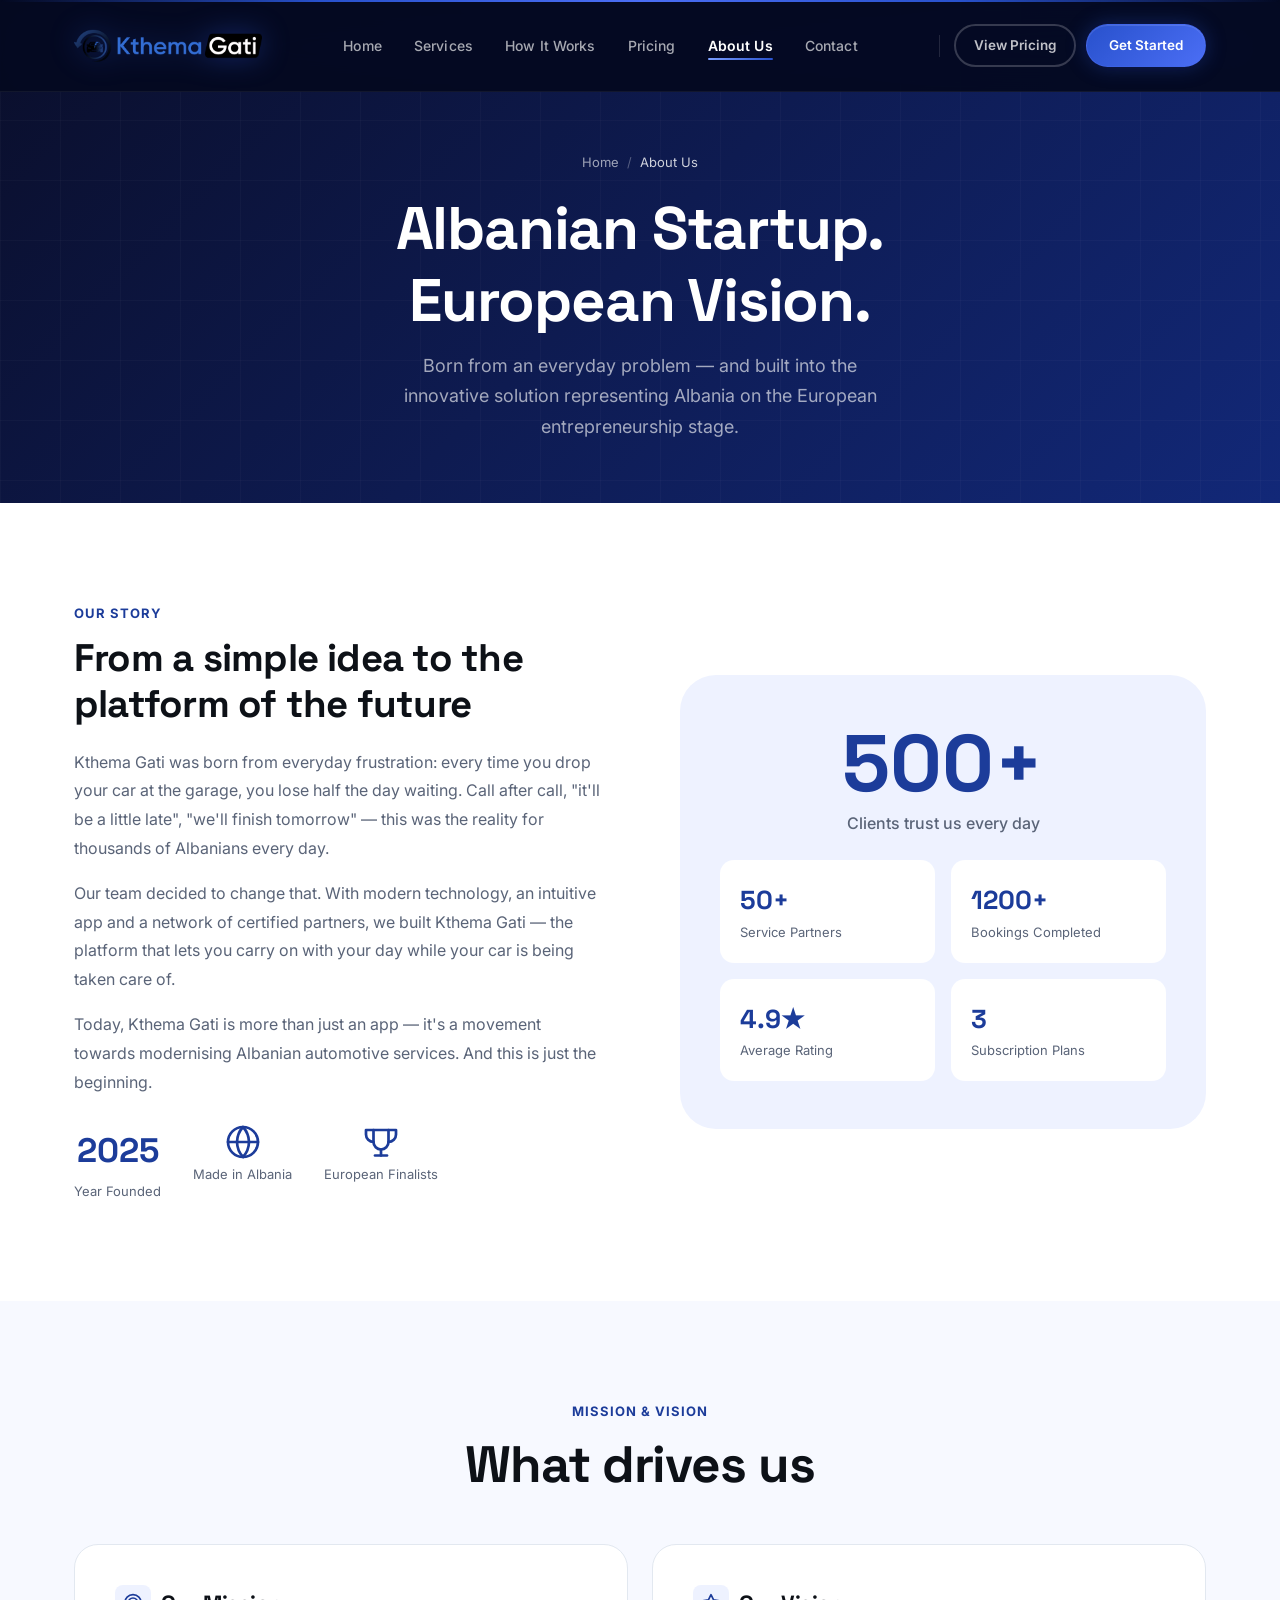
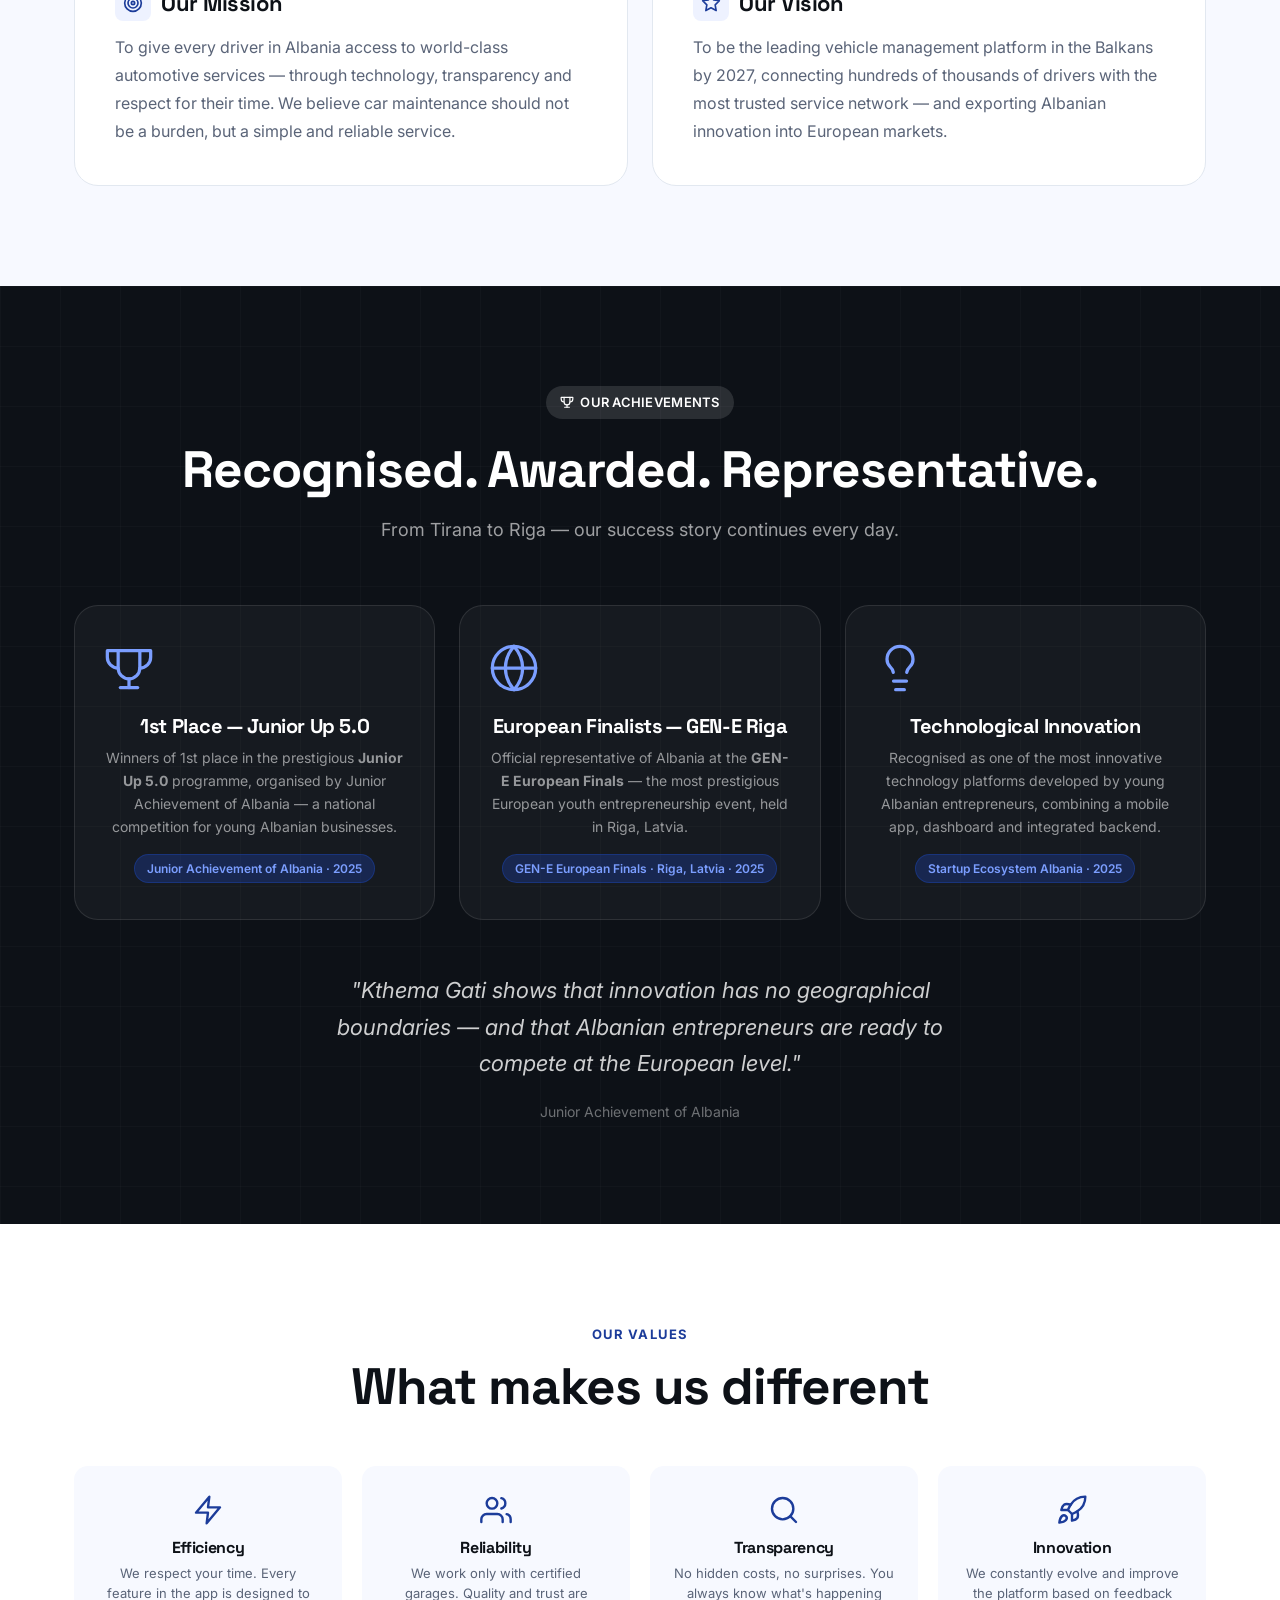
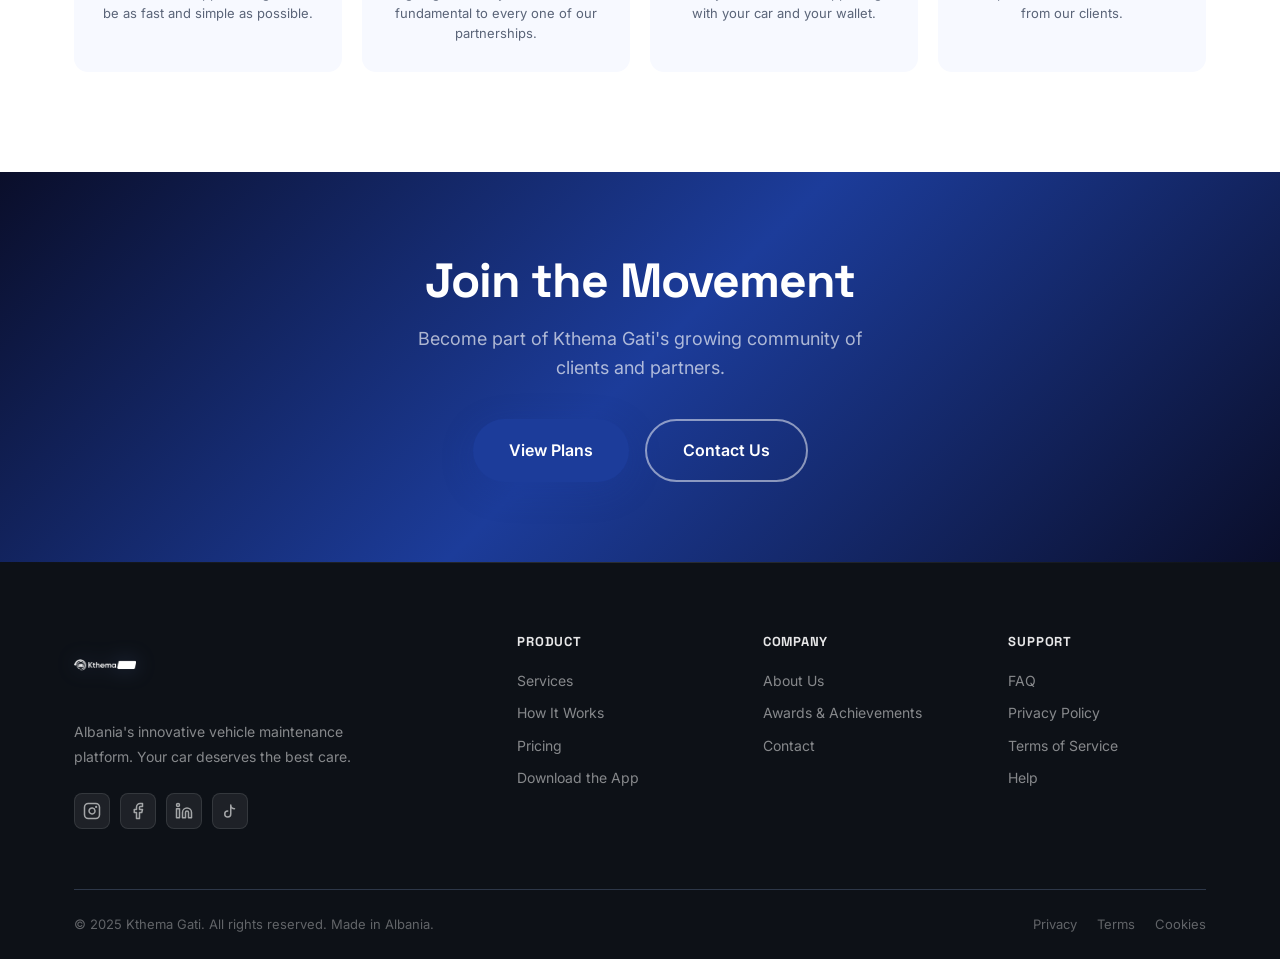
==== about.html @ 2184b464 "Add files via upload" ====
<!DOCTYPE html>
<html lang="en">
<head>
  <meta charset="UTF-8" />
  <meta name="viewport" content="width=device-width, initial-scale=1.0" />
  <title>About Us — Kthema Gati</title>
  <meta name="description" content="Learn about Kthema Gati — the Albanian startup that won 1st place at Junior Up 5.0 and represented Albania at GEN-E Riga." />
  <link rel="icon" href="assets/kthemagatilogo.png" type="image/png" />
  <link rel="preconnect" href="https://fonts.googleapis.com" />
  <link rel="preconnect" href="https://fonts.gstatic.com" crossorigin />
  <link href="https://fonts.googleapis.com/css2?family=Inter:wght@300;400;500;600;700;800;900&family=Space+Grotesk:wght@400;500;600;700&display=swap" rel="stylesheet" />
  <link rel="stylesheet" href="css/styles.css" />
</head>
<body>

<!-- NAVIGATION -->
<nav class="navbar dark-nav" id="navbar">
  <div class="container">
    <div class="nav-inner">
      <a href="index.html" class="nav-logo">
        <img src="assets/kthemagatilogo.png" alt="Kthema Gati" />
      </a>
      <ul class="nav-links">
        <li><a href="index.html" class="nav-link">Home</a></li>
        <li><a href="index.html#features" class="nav-link">Services</a></li>
        <li><a href="index.html#how-it-works" class="nav-link">How It Works</a></li>
        <li><a href="pricing.html" class="nav-link">Pricing</a></li>
        <li><a href="about.html" class="nav-link active">About Us</a></li>
        <li><a href="contact.html" class="nav-link">Contact</a></li>
      </ul>
      <div class="nav-cta">
        <div class="nav-divider"></div>
        <a href="pricing.html" class="btn btn-outline-white btn-sm">View Pricing</a>
        <a href="contact.html" class="btn btn-primary btn-sm">Get Started</a>
        <button class="hamburger" aria-label="Open menu"><span></span><span></span><span></span></button>
      </div>
    </div>
  </div>
</nav>
<div class="mobile-nav dark-bg">
  <a href="index.html" class="mobile-nav-link">Home</a>
  <a href="index.html#features" class="mobile-nav-link">Services</a>
  <a href="index.html#how-it-works" class="mobile-nav-link">How It Works</a>
  <a href="pricing.html" class="mobile-nav-link">Pricing</a>
  <a href="about.html" class="mobile-nav-link active">About Us</a>
  <a href="contact.html" class="mobile-nav-link">Contact</a>
  <div class="mobile-nav-sep"></div>
  <a href="contact.html" class="btn btn-primary">Start for Free</a>
</div>

<!-- PAGE HEADER -->
<div class="page-header">
  <div class="container">
    <div class="page-header-inner">
      <nav class="breadcrumb"><a href="index.html">Home</a><span>/</span><span style="color:rgba(255,255,255,0.8);">About Us</span></nav>
      <h1>Albanian Startup.<br />European Vision.</h1>
      <p>Born from an everyday problem — and built into the innovative solution representing Albania on the European entrepreneurship stage.</p>
    </div>
  </div>
</div>

<!-- STORY -->
<section class="story-section">
  <div class="container">
    <div class="story-inner">
      <div class="story-content fade-up">
        <div class="section-label">Our Story</div>
        <h2>From a simple idea to the platform of the future</h2>
        <p>Kthema Gati was born from everyday frustration: every time you drop your car at the garage, you lose half the day waiting. Call after call, "it'll be a little late", "we'll finish tomorrow" — this was the reality for thousands of Albanians every day.</p>
        <p>Our team decided to change that. With modern technology, an intuitive app and a network of certified partners, we built Kthema Gati — the platform that lets you carry on with your day while your car is being taken care of.</p>
        <p>Today, Kthema Gati is more than just an app — it's a movement towards modernising Albanian automotive services. And this is just the beginning.</p>
        <div style="margin-top:28px;display:flex;gap:32px;flex-wrap:wrap;">
          <div style="text-align:center;">
            <div style="font-size:34px;font-weight:900;color:var(--primary);font-family:'Space Grotesk',sans-serif;">2025</div>
            <div style="font-size:13px;color:var(--text-muted);margin-top:2px;">Year Founded</div>
          </div>
          <div style="text-align:center;display:flex;flex-direction:column;align-items:center;">
            <svg xmlns="http://www.w3.org/2000/svg" width="36" height="36" viewBox="0 0 24 24" fill="none" stroke="var(--primary)" stroke-width="1.8" stroke-linecap="round" stroke-linejoin="round"><circle cx="12" cy="12" r="10"/><line x1="2" y1="12" x2="22" y2="12"/><path d="M12 2a15.3 15.3 0 0 1 4 10 15.3 15.3 0 0 1-4 10 15.3 15.3 0 0 1-4-10 15.3 15.3 0 0 1 4-10z"/></svg>
            <div style="font-size:13px;color:var(--text-muted);margin-top:4px;">Made in Albania</div>
          </div>
          <div style="text-align:center;display:flex;flex-direction:column;align-items:center;">
            <svg xmlns="http://www.w3.org/2000/svg" width="36" height="36" viewBox="0 0 24 24" fill="none" stroke="var(--primary)" stroke-width="1.8" stroke-linecap="round" stroke-linejoin="round"><line x1="8" y1="21" x2="16" y2="21"/><line x1="12" y1="17" x2="12" y2="21"/><path d="M7 4H2v3a5 5 0 0 0 5 5"/><path d="M17 4h5v3a5 5 0 0 1-5 5"/><path d="M7 4h10v8a5 5 0 0 1-10 0z"/></svg>
            <div style="font-size:13px;color:var(--text-muted);margin-top:4px;">European Finalists</div>
          </div>
        </div>
      </div>
      <div class="story-visual fade-in delay-2">
        <div class="big-number">500+</div>
        <p style="margin-bottom:24px;">Clients trust us every day</p>
        <div style="display:grid;grid-template-columns:1fr 1fr;gap:16px;text-align:left;">
          <div style="background:var(--white);border-radius:var(--r);padding:20px;"><div style="font-size:26px;font-weight:800;color:var(--primary);font-family:'Space Grotesk',sans-serif;">50+</div><div style="font-size:13px;color:var(--text-muted);">Service Partners</div></div>
          <div style="background:var(--white);border-radius:var(--r);padding:20px;"><div style="font-size:26px;font-weight:800;color:var(--primary);font-family:'Space Grotesk',sans-serif;">1200+</div><div style="font-size:13px;color:var(--text-muted);">Bookings Completed</div></div>
          <div style="background:var(--white);border-radius:var(--r);padding:20px;"><div style="font-size:26px;font-weight:800;color:var(--primary);font-family:'Space Grotesk',sans-serif;">4.9★</div><div style="font-size:13px;color:var(--text-muted);">Average Rating</div></div>
          <div style="background:var(--white);border-radius:var(--r);padding:20px;"><div style="font-size:26px;font-weight:800;color:var(--primary);font-family:'Space Grotesk',sans-serif;">3</div><div style="font-size:13px;color:var(--text-muted);">Subscription Plans</div></div>
        </div>
      </div>
    </div>
  </div>
</section>

<!-- MISSION & VISION -->
<section class="mission-section">
  <div class="container">
    <div class="text-center fade-up" style="margin-bottom:48px;">
      <div class="section-label">Mission &amp; Vision</div>
      <h2 class="section-title">What drives us</h2>
    </div>
    <div class="mission-grid">
      <div class="mission-card fade-up delay-1">
        <h3>
          <span style="display:inline-flex;align-items:center;justify-content:center;width:36px;height:36px;background:var(--blue-tint);border-radius:8px;color:var(--primary);">
            <svg xmlns="http://www.w3.org/2000/svg" width="20" height="20" viewBox="0 0 24 24" fill="none" stroke="currentColor" stroke-width="2" stroke-linecap="round" stroke-linejoin="round"><circle cx="12" cy="12" r="10"/><circle cx="12" cy="12" r="6"/><circle cx="12" cy="12" r="2"/></svg>
          </span>
          Our Mission
        </h3>
        <p>To give every driver in Albania access to world-class automotive services — through technology, transparency and respect for their time. We believe car maintenance should not be a burden, but a simple and reliable service.</p>
      </div>
      <div class="mission-card fade-up delay-2">
        <h3>
          <span style="display:inline-flex;align-items:center;justify-content:center;width:36px;height:36px;background:var(--blue-tint);border-radius:8px;color:var(--primary);">
            <svg xmlns="http://www.w3.org/2000/svg" width="20" height="20" viewBox="0 0 24 24" fill="none" stroke="currentColor" stroke-width="2" stroke-linecap="round" stroke-linejoin="round"><polygon points="12 2 15.09 8.26 22 9.27 17 14.14 18.18 21.02 12 17.77 5.82 21.02 7 14.14 2 9.27 8.91 8.26 12 2"/></svg>
          </span>
          Our Vision
        </h3>
        <p>To be the leading vehicle management platform in the Balkans by 2027, connecting hundreds of thousands of drivers with the most trusted service network — and exporting Albanian innovation into European markets.</p>
      </div>
    </div>
  </div>
</section>

<!-- AWARDS -->
<section class="awards-section" id="awards">
  <div class="container">
    <div class="awards-header">
      <div class="badge badge-dark fade-up" style="margin-bottom:20px;">
        <svg xmlns="http://www.w3.org/2000/svg" width="14" height="14" viewBox="0 0 24 24" fill="none" stroke="currentColor" stroke-width="2" stroke-linecap="round" stroke-linejoin="round"><line x1="8" y1="21" x2="16" y2="21"/><line x1="12" y1="17" x2="12" y2="21"/><path d="M7 4H2v3a5 5 0 0 0 5 5"/><path d="M17 4h5v3a5 5 0 0 1-5 5"/><path d="M7 4h10v8a5 5 0 0 1-10 0z"/></svg>
        Our Achievements
      </div>
      <h2 class="section-title fade-up delay-1">Recognised. Awarded. Representative.</h2>
      <p class="fade-up delay-2" style="font-size:18px;color:rgba(255,255,255,0.6);max-width:540px;margin:0 auto;">From Tirana to Riga — our success story continues every day.</p>
    </div>
    <div class="awards-grid">
      <div class="award-card fade-up delay-1">
        <div class="award-icon">
          <svg xmlns="http://www.w3.org/2000/svg" width="52" height="52" viewBox="0 0 24 24" fill="none" stroke="currentColor" stroke-width="1.5" stroke-linecap="round" stroke-linejoin="round"><line x1="8" y1="21" x2="16" y2="21"/><line x1="12" y1="17" x2="12" y2="21"/><path d="M7 4H2v3a5 5 0 0 0 5 5"/><path d="M17 4h5v3a5 5 0 0 1-5 5"/><path d="M7 4h10v8a5 5 0 0 1-10 0z"/></svg>
        </div>
        <h3>1st Place — Junior Up 5.0</h3>
        <p>Winners of 1st place in the prestigious <strong>Junior Up 5.0</strong> programme, organised by Junior Achievement of Albania — a national competition for young Albanian businesses.</p>
        <span class="award-year">Junior Achievement of Albania · 2025</span>
      </div>
      <div class="award-card fade-up delay-2">
        <div class="award-icon">
          <svg xmlns="http://www.w3.org/2000/svg" width="52" height="52" viewBox="0 0 24 24" fill="none" stroke="currentColor" stroke-width="1.5" stroke-linecap="round" stroke-linejoin="round"><circle cx="12" cy="12" r="10"/><line x1="2" y1="12" x2="22" y2="12"/><path d="M12 2a15.3 15.3 0 0 1 4 10 15.3 15.3 0 0 1-4 10 15.3 15.3 0 0 1-4-10 15.3 15.3 0 0 1 4-10z"/></svg>
        </div>
        <h3>European Finalists — GEN-E Riga</h3>
        <p>Official representative of Albania at the <strong>GEN-E European Finals</strong> — the most prestigious European youth entrepreneurship event, held in Riga, Latvia.</p>
        <span class="award-year">GEN-E European Finals · Riga, Latvia · 2025</span>
      </div>
      <div class="award-card fade-up delay-3">
        <div class="award-icon">
          <svg xmlns="http://www.w3.org/2000/svg" width="52" height="52" viewBox="0 0 24 24" fill="none" stroke="currentColor" stroke-width="1.5" stroke-linecap="round" stroke-linejoin="round"><line x1="9" y1="18" x2="15" y2="18"/><line x1="10" y1="22" x2="14" y2="22"/><path d="M15.09 14c.18-.98.65-1.74 1.41-2.5A4.65 4.65 0 0 0 18 8 6 6 0 0 0 6 8c0 1 .23 2.23 1.5 3.5A4.61 4.61 0 0 1 8.91 14"/></svg>
        </div>
        <h3>Technological Innovation</h3>
        <p>Recognised as one of the most innovative technology platforms developed by young Albanian entrepreneurs, combining a mobile app, dashboard and integrated backend.</p>
        <span class="award-year">Startup Ecosystem Albania · 2025</span>
      </div>
    </div>
    <div class="fade-up" style="margin-top:52px;text-align:center;max-width:640px;margin-left:auto;margin-right:auto;">
      <blockquote style="font-size:22px;font-style:italic;color:rgba(255,255,255,0.8);line-height:1.65;margin-bottom:20px;">"Kthema Gati shows that innovation has no geographical boundaries — and that Albanian entrepreneurs are ready to compete at the European level."</blockquote>
      <div style="font-size:14px;color:rgba(255,255,255,0.4);">Junior Achievement of Albania</div>
    </div>
  </div>
</section>

<!-- VALUES -->
<section class="values-section">
  <div class="container">
    <div class="text-center fade-up">
      <div class="section-label">Our Values</div>
      <h2 class="section-title">What makes us different</h2>
    </div>
    <div class="values-grid">
      <div class="value-item fade-up delay-1">
        <div class="value-emoji" style="display:flex;justify-content:center;margin-bottom:12px;color:var(--primary);">
          <svg xmlns="http://www.w3.org/2000/svg" width="32" height="32" viewBox="0 0 24 24" fill="none" stroke="currentColor" stroke-width="1.8" stroke-linecap="round" stroke-linejoin="round"><polygon points="13 2 3 14 12 14 11 22 21 10 12 10 13 2"/></svg>
        </div>
        <h4>Efficiency</h4>
        <p>We respect your time. Every feature in the app is designed to be as fast and simple as possible.</p>
      </div>
      <div class="value-item fade-up delay-2">
        <div class="value-emoji" style="display:flex;justify-content:center;margin-bottom:12px;color:var(--primary);">
          <svg xmlns="http://www.w3.org/2000/svg" width="32" height="32" viewBox="0 0 24 24" fill="none" stroke="currentColor" stroke-width="1.8" stroke-linecap="round" stroke-linejoin="round"><path d="M17 21v-2a4 4 0 0 0-4-4H5a4 4 0 0 0-4 4v2"/><circle cx="9" cy="7" r="4"/><path d="M23 21v-2a4 4 0 0 0-3-3.87"/><path d="M16 3.13a4 4 0 0 1 0 7.75"/></svg>
        </div>
        <h4>Reliability</h4>
        <p>We work only with certified garages. Quality and trust are fundamental to every one of our partnerships.</p>
      </div>
      <div class="value-item fade-up delay-3">
        <div class="value-emoji" style="display:flex;justify-content:center;margin-bottom:12px;color:var(--primary);">
          <svg xmlns="http://www.w3.org/2000/svg" width="32" height="32" viewBox="0 0 24 24" fill="none" stroke="currentColor" stroke-width="1.8" stroke-linecap="round" stroke-linejoin="round"><circle cx="11" cy="11" r="8"/><line x1="21" y1="21" x2="16.65" y2="16.65"/></svg>
        </div>
        <h4>Transparency</h4>
        <p>No hidden costs, no surprises. You always know what's happening with your car and your wallet.</p>
      </div>
      <div class="value-item fade-up delay-4">
        <div class="value-emoji" style="display:flex;justify-content:center;margin-bottom:12px;color:var(--primary);">
          <svg xmlns="http://www.w3.org/2000/svg" width="32" height="32" viewBox="0 0 24 24" fill="none" stroke="currentColor" stroke-width="1.8" stroke-linecap="round" stroke-linejoin="round"><path d="M4.5 16.5c-1.5 1.26-2 5-2 5s3.74-.5 5-2c.71-.84.7-2.13-.09-2.91a2.18 2.18 0 0 0-2.91-.09z"/><path d="m12 15-3-3a22 22 0 0 1 2-3.95A12.88 12.88 0 0 1 22 2c0 2.72-.78 7.5-6 11a22.35 22.35 0 0 1-4 2z"/><path d="M9 12H4s.55-3.03 2-4c1.62-1.08 5 0 5 0"/><path d="M12 15v5s3.03-.55 4-2c1.08-1.62 0-5 0-5"/></svg>
        </div>
        <h4>Innovation</h4>
        <p>We constantly evolve and improve the platform based on feedback from our clients.</p>
      </div>
    </div>
  </div>
</section>

<!-- CTA -->
<section style="background:linear-gradient(135deg,#0A0E2A 0%,#1C3C9A 50%,#0A0E2A 100%);padding:80px 0;text-align:center;">
  <div class="container">
    <h2 class="fade-up" style="font-size:clamp(28px,4vw,48px);font-weight:900;color:#fff;margin-bottom:16px;">Join the Movement</h2>
    <p class="fade-up delay-1" style="font-size:18px;color:rgba(255,255,255,0.65);max-width:480px;margin:0 auto 36px;">Become part of Kthema Gati's growing community of clients and partners.</p>
    <div class="fade-up delay-2" style="display:flex;gap:16px;justify-content:center;flex-wrap:wrap;">
      <a href="pricing.html" class="btn btn-primary btn-lg">View Plans</a>
      <a href="contact.html" class="btn btn-outline-white btn-lg">Contact Us</a>
    </div>
  </div>
</section>

<!-- FOOTER -->
<footer class="footer">
  <div class="container">
    <div class="footer-grid">
      <div class="footer-brand">
        <img src="assets/kthemagatilogo.png" alt="Kthema Gati" class="footer-logo" />
        <p>Albania's innovative vehicle maintenance platform. Your car deserves the best care.</p>
        <div class="footer-social">
          <a href="#" aria-label="Instagram"><svg xmlns="http://www.w3.org/2000/svg" width="18" height="18" viewBox="0 0 24 24" fill="none" stroke="currentColor" stroke-width="2" stroke-linecap="round" stroke-linejoin="round"><rect x="2" y="2" width="20" height="20" rx="5"/><path d="M16 11.37A4 4 0 1 1 12.63 8 4 4 0 0 1 16 11.37z"/><line x1="17.5" y1="6.5" x2="17.51" y2="6.5" stroke-width="3"/></svg></a>
          <a href="#" aria-label="Facebook"><svg xmlns="http://www.w3.org/2000/svg" width="18" height="18" viewBox="0 0 24 24" fill="none" stroke="currentColor" stroke-width="2" stroke-linecap="round" stroke-linejoin="round"><path d="M18 2h-3a5 5 0 0 0-5 5v3H7v4h3v8h4v-8h3l1-4h-4V7a1 1 0 0 1 1-1h3z"/></svg></a>
          <a href="#" aria-label="LinkedIn"><svg xmlns="http://www.w3.org/2000/svg" width="18" height="18" viewBox="0 0 24 24" fill="none" stroke="currentColor" stroke-width="2" stroke-linecap="round" stroke-linejoin="round"><path d="M16 8a6 6 0 0 1 6 6v7h-4v-7a2 2 0 0 0-2-2 2 2 0 0 0-2 2v7h-4v-7a6 6 0 0 1 6-6z"/><rect x="2" y="9" width="4" height="12"/><circle cx="4" cy="4" r="2"/></svg></a>
          <a href="#" aria-label="TikTok"><svg xmlns="http://www.w3.org/2000/svg" width="18" height="18" viewBox="0 0 24 24" fill="none" stroke="currentColor" stroke-width="2" stroke-linecap="round" stroke-linejoin="round"><path d="M9 12a4 4 0 1 0 4 4V4a5 5 0 0 0 5 5"/></svg></a>
        </div>
      </div>
      <div class="footer-col"><h4>Product</h4><div class="footer-links"><a href="index.html#features">Services</a><a href="index.html#how-it-works">How It Works</a><a href="pricing.html">Pricing</a><a href="#">Download the App</a></div></div>
      <div class="footer-col"><h4>Company</h4><div class="footer-links"><a href="about.html">About Us</a><a href="#awards">Awards &amp; Achievements</a><a href="contact.html">Contact</a></div></div>
      <div class="footer-col"><h4>Support</h4><div class="footer-links"><a href="#">FAQ</a><a href="#">Privacy Policy</a><a href="#">Terms of Service</a><a href="contact.html">Help</a></div></div>
    </div>
    <div class="footer-bottom">
      <p>© 2025 Kthema Gati. All rights reserved. Made in Albania.</p>
      <div class="footer-bottom-links"><a href="#">Privacy</a><a href="#">Terms</a><a href="#">Cookies</a></div>
    </div>
  </div>
</footer>
<script src="js/main.js"></script>
</body>
</html>
---- css/styles.css ----
﻿/* ============================================================
   KTHEMA GATI — Landing Page Stylesheet
   Brand: Navy Blue #1C3C9A | Black #000000 | White #FFFFFF
   ============================================================ */

@import url('https://fonts.googleapis.com/css2?family=Inter:wght@300;400;500;600;700;800;900&family=Space+Grotesk:wght@400;500;600;700&display=swap');

/* ---- CSS Variables ---- */
:root {
  --primary:       #1C3C9A;
  --primary-light: #2851CC;
  --primary-dark:  #122878;
  --primary-glow:  rgba(28, 60, 154, 0.18);
  --black:         #000000;
  --dark:          #0D1117;
  --dark-2:        #1A1F2E;
  --dark-3:        #252D3D;
  --text:          #1A1A2E;
  --text-muted:    #5A6478;
  --text-light:    #9BA3B5;
  --white:         #FFFFFF;
  --off-white:     #F7F9FF;
  --blue-tint:     #EEF2FF;
  --border:        #E2E8F0;
  --border-dark:   #2D3748;

  --shadow-xs:  0 1px 3px rgba(0,0,0,0.06);
  --shadow-sm:  0 2px 8px rgba(0,0,0,0.08);
  --shadow:     0 4px 16px rgba(0,0,0,0.10);
  --shadow-lg:  0 8px 32px rgba(0,0,0,0.12);
  --shadow-xl:  0 20px 60px rgba(0,0,0,0.15);
  --shadow-blue: 0 8px 32px rgba(28,60,154,0.25);

  --r-sm:   8px;
  --r:      14px;
  --r-lg:   24px;
  --r-xl:   36px;
  --r-full: 9999px;

  --nav-h:     92px;
  --section-v: 100px;
  --ease:      cubic-bezier(0.4, 0, 0.2, 1);
  --t:         0.3s;
}

/* ---- Reset & Base ---- */
*, *::before, *::after { box-sizing: border-box; margin: 0; padding: 0; }

html {
  scroll-behavior: smooth;
  font-size: 16px;
  -webkit-text-size-adjust: 100%;
}

body {
  font-family: 'Inter', system-ui, sans-serif;
  color: var(--text);
  background: var(--white);
  line-height: 1.6;
  overflow-x: hidden;
}

h1, h2, h3, h4, h5 {
  font-family: 'Space Grotesk', 'Inter', sans-serif;
  line-height: 1.2;
  letter-spacing: -0.02em;
}

a { text-decoration: none; color: inherit; }
img { max-width: 100%; display: block; }
ul { list-style: none; }
button { cursor: pointer; border: none; background: none; font-family: inherit; }

/* ---- Utility Classes ---- */
.container {
  max-width: 1180px;
  margin: 0 auto;
  padding: 0 24px;
}

.section { padding: var(--section-v) 0; }
.section-sm { padding: 60px 0; }

.text-center { text-align: center; }
.text-white  { color: var(--white); }
.text-primary { color: var(--primary); }

.badge {
  display: inline-flex;
  align-items: center;
  gap: 6px;
  padding: 6px 14px;
  background: var(--blue-tint);
  color: var(--primary);
  font-size: 13px;
  font-weight: 600;
  border-radius: var(--r-full);
  letter-spacing: 0.02em;
  text-transform: uppercase;
}

.badge-dark {
  background: rgba(255,255,255,0.12);
  color: var(--white);
}

.section-label {
  font-size: 13px;
  font-weight: 700;
  letter-spacing: 0.08em;
  text-transform: uppercase;
  color: var(--primary);
  margin-bottom: 12px;
}

.section-title {
  font-size: clamp(32px, 4vw, 52px);
  font-weight: 800;
  color: var(--dark);
  margin-bottom: 16px;
}

.section-subtitle {
  font-size: 18px;
  color: var(--text-muted);
  max-width: 580px;
  line-height: 1.7;
}

.gradient-text {
  background: linear-gradient(135deg, var(--primary) 0%, var(--primary-light) 100%);
  -webkit-background-clip: text;
  -webkit-text-fill-color: transparent;
  background-clip: text;
}

/* ---- Buttons ---- */
.btn {
  display: inline-flex;
  align-items: center;
  justify-content: center;
  gap: 8px;
  padding: 14px 28px;
  font-size: 15px;
  font-weight: 600;
  border-radius: var(--r-full);
  transition: var(--t) var(--ease);
  white-space: nowrap;
}

.btn-primary {
  background: var(--primary);
  color: var(--white);
  box-shadow: var(--shadow-blue);
}
.btn-primary:hover {
  background: var(--primary-light);
  transform: translateY(-2px);
  box-shadow: 0 12px 40px rgba(28,60,154,0.35);
}

.btn-dark {
  background: var(--black);
  color: var(--white);
}
.btn-dark:hover {
  background: var(--dark-2);
  transform: translateY(-2px);
}

.btn-outline {
  background: transparent;
  color: var(--primary);
  border: 2px solid var(--primary);
}
.btn-outline:hover {
  background: var(--primary);
  color: var(--white);
  transform: translateY(-2px);
}

.btn-outline-white {
  background: transparent;
  color: var(--white);
  border: 2px solid rgba(255,255,255,0.5);
}
.btn-outline-white:hover {
  background: rgba(255,255,255,0.12);
  border-color: var(--white);
}

.btn-lg { padding: 17px 36px; font-size: 16px; }
.btn-sm { padding: 10px 20px; font-size: 14px; }

/* ============================================================
   NAVIGATION  — Premium Dark Edition
   ============================================================ */

/* Top accent glow line */
.navbar::before {
  content: '';
  position: absolute;
  top: 0; left: 0; right: 0;
  height: 2px;
  background: linear-gradient(90deg,
    transparent 0%,
    var(--primary-light) 25%,
    #4B6EF5 50%,
    var(--primary-light) 75%,
    transparent 100%);
  z-index: 2;
}

.navbar {
  position: fixed;
  top: 0; left: 0; right: 0;
  z-index: 1000;
  height: var(--nav-h);
  /* KEY: make navbar itself the flex container so .container is vertically centered */
  display: flex;
  align-items: center;
  /* needed so ::before (accent line) positions against the navbar */
  /* position:fixed already makes it a containing block */
  background: rgba(5, 10, 32, 0.97);
  backdrop-filter: blur(24px) saturate(180%);
  -webkit-backdrop-filter: blur(24px) saturate(180%);
  border-bottom: 1px solid rgba(255,255,255,0.055);
  transition: background 0.4s var(--ease), box-shadow 0.4s var(--ease);
}

.navbar.scrolled {
  background: rgba(5, 10, 32, 0.99);
  box-shadow: 0 4px 40px rgba(0,0,0,0.5), 0 0 80px rgba(28,60,154,0.06);
  border-bottom-color: rgba(255,255,255,0.08);
}

/* All navbars are dark — remove the separate .dark-nav modifier */
.navbar.dark-nav {
  background: rgba(5, 10, 32, 0.97);
}

/* ---- Inner layout ---- */
.navbar > .container {
  /* stretch the container to fill the navbar so nav-inner can flex inside it */
  width: 100%;
}

.nav-inner {
  display: flex;
  align-items: center;
  justify-content: space-between;
  width: 100%;   /* was height:100% — that broke because .container had no height */
  gap: 24px;
}

/* ---- Logo ---- */
.nav-logo {
  display: flex;
  align-items: center;
  flex-shrink: 0;
  transition: opacity var(--t) var(--ease), transform var(--t) var(--ease);
}

.nav-logo:hover { opacity: 0.88; transform: scale(0.98); }

.nav-logo img {
  height: 188px;
  width: auto;
  object-fit: contain;
  display: block;
  filter: drop-shadow(0 0 14px rgba(40, 80, 200, 0.4));
}

/* ---- Links ---- */
.nav-links {
  display: flex;
  align-items: center;
  gap: 2px;
  flex: 1;
  justify-content: center;
}

.nav-link {
  position: relative;
  padding: 10px 15px;
  font-size: 14px;
  font-weight: 500;
  color: rgba(255, 255, 255, 0.65);
  letter-spacing: 0.01em;
  border-radius: 6px;
  transition: color var(--t) var(--ease);
  white-space: nowrap;
}

/* Underline slide-in effect */
.nav-link::after {
  content: '';
  position: absolute;
  bottom: 4px;
  left: 15px; right: 15px;
  height: 2px;
  border-radius: 2px;
  background: linear-gradient(90deg, var(--primary-light), #4B6EF5);
  transform: scaleX(0);
  transform-origin: left center;
  transition: transform 0.3s var(--ease);
}

.nav-link:hover {
  color: rgba(255, 255, 255, 0.95);
}

.nav-link:hover::after {
  transform: scaleX(1);
}

.nav-link.active {
  color: var(--white);
  font-weight: 600;
}

.nav-link.active::after {
  transform: scaleX(1);
  background: linear-gradient(90deg, #7B9EFF, var(--primary-light));
}

/* Light nav variant (unused now, kept for safety) */
.dark-nav .nav-link         { color: rgba(255,255,255,0.65); }
.dark-nav .nav-link:hover   { color: rgba(255,255,255,0.95); }
.dark-nav .nav-link.active  { color: var(--white); }

/* ---- CTA area ---- */
.nav-cta {
  display: flex;
  align-items: center;
  gap: 10px;
  flex-shrink: 0;
}

/* Thin vertical divider before CTA */
.nav-divider {
  width: 1px;
  height: 22px;
  background: rgba(255,255,255,0.12);
  margin-right: 4px;
}

/* Override btn styles inside nav for a tighter, refined look */
.nav-cta .btn-outline-white {
  border-color: rgba(255,255,255,0.2);
  color: rgba(255,255,255,0.75);
  font-size: 13.5px;
  padding: 9px 18px;
}

.nav-cta .btn-outline-white:hover {
  border-color: rgba(255,255,255,0.55);
  color: var(--white);
  background: rgba(255,255,255,0.07);
  transform: none;
}

.nav-cta .btn-primary {
  font-size: 13.5px;
  padding: 10px 22px;
  background: linear-gradient(135deg, var(--primary-light) 0%, #4B6EF5 100%);
  border: 1px solid rgba(75,110,245,0.5);
  box-shadow: 0 0 20px rgba(40,81,204,0.35), inset 0 1px 0 rgba(255,255,255,0.12);
}

.nav-cta .btn-primary:hover {
  background: linear-gradient(135deg, #3060E8 0%, #5A7BFF 100%);
  box-shadow: 0 4px 28px rgba(40,81,204,0.55), inset 0 1px 0 rgba(255,255,255,0.15);
  transform: translateY(-1px);
}

/* ---- Hamburger ---- */
.hamburger {
  display: none;
  flex-direction: column;
  justify-content: center;
  gap: 5.5px;
  width: 40px;
  height: 40px;
  padding: 0 6px;
  border-radius: 8px;
  background: rgba(255,255,255,0.06);
  border: 1px solid rgba(255,255,255,0.1);
  transition: background var(--t) var(--ease), border-color var(--t) var(--ease);
}

.hamburger:hover {
  background: rgba(255,255,255,0.1);
  border-color: rgba(255,255,255,0.18);
}

.hamburger span {
  display: block;
  height: 1.5px;
  width: 100%;
  border-radius: 2px;
  background: rgba(255,255,255,0.85);
  transition: transform 0.35s var(--ease), opacity 0.25s var(--ease), width 0.3s var(--ease);
}

.hamburger span:nth-child(2) { width: 75%; }

.hamburger.open span:nth-child(1) { transform: translateY(7px) rotate(45deg); width: 100%; }
.hamburger.open span:nth-child(2) { opacity: 0; transform: translateX(-8px); }
.hamburger.open span:nth-child(3) { transform: translateY(-7px) rotate(-45deg); width: 100%; }

/* ---- Mobile nav — full overlay ---- */
.mobile-nav {
  display: none;
  position: fixed;
  top: var(--nav-h);
  left: 0; right: 0; bottom: 0;
  background: rgba(4, 8, 26, 0.98);
  backdrop-filter: blur(20px);
  -webkit-backdrop-filter: blur(20px);
  border-top: 1px solid rgba(255,255,255,0.06);
  z-index: 998;
  flex-direction: column;
  padding: 20px 24px 36px;
  gap: 4px;
  overflow-y: auto;
  animation: slideDown 0.28s var(--ease) both;
}

@keyframes slideDown {
  from { opacity: 0; transform: translateY(-12px); }
  to   { opacity: 1; transform: translateY(0); }
}

.mobile-nav.open { display: flex; }
.mobile-nav.dark-bg { background: rgba(4, 8, 26, 0.98); }

.mobile-nav-link {
  display: flex;
  align-items: center;
  padding: 15px 18px;
  font-size: 16px;
  font-weight: 500;
  color: rgba(255,255,255,0.7);
  border-radius: var(--r-sm);
  border-bottom: 1px solid rgba(255,255,255,0.04);
  transition: color var(--t) var(--ease), background var(--t) var(--ease), padding-left var(--t) var(--ease);
}

.mobile-nav-link:hover {
  color: var(--white);
  background: rgba(255,255,255,0.06);
  padding-left: 24px;
}

.mobile-nav-link.active {
  color: #7B9EFF;
  font-weight: 600;
}

.mobile-nav-sep {
  height: 1px;
  background: rgba(255,255,255,0.07);
  margin: 12px 0;
}

.mobile-nav .btn {
  margin-top: 4px;
  width: 100%;
  justify-content: center;
  padding: 14px;
  font-size: 15px;
}

.mobile-nav .btn-primary {
  background: linear-gradient(135deg, var(--primary-light), #4B6EF5);
  box-shadow: 0 4px 20px rgba(40,81,204,0.4);
}

/* ---- SVG Icon system ---- */
/* Icons inherit currentColor from their container */
.feature-icon svg,
.step-icon-wrap svg,
.trust-icon svg,
.award-icon svg,
.contact-item-icon svg,
.social-link svg,
.footer-social svg,
.value-icon svg,
.mission-icon svg {
  display: block;
  flex-shrink: 0;
}

/* Feature card icons: blue at rest → white on card hover */
.feature-icon {
  color: var(--primary);
}
.feature-card:hover .feature-icon {
  color: var(--white);
}

/* Pricing plan check icons */
.check-icon svg { display: block; }

/* Step numbers and icons */
.step-icon-wrap {
  font-size: 0; /* remove any leftover text */
  display: flex;
  align-items: center;
  justify-content: center;
  margin-bottom: 14px;
  color: var(--primary);
}

/* Trust bar */
.trust-icon {
  display: flex;
  align-items: center;
  justify-content: center;
  color: rgba(255,255,255,0.75);
}

/* Award section (dark bg) */
.award-icon {
  display: flex;
  align-items: center;
  justify-content: center;
  margin-bottom: 20px;
  color: #7B9EFF;
}

/* Contact icons */
.contact-item-icon {
  color: var(--primary);
}

/* Social links */
.social-link svg { pointer-events: none; }
.footer-social a { display: flex; align-items: center; justify-content: center; }

/* Store button icons */
.store-btn-icon {
  display: flex;
  align-items: center;
  justify-content: center;
  color: var(--white);
}

/* ============================================================
   HERO SECTION
   ============================================================ */
.hero {
  min-height: 100vh;
  background: linear-gradient(135deg, #0A0E2A 0%, #0D1560 30%, #122878 60%, #0A0E2A 100%);
  display: flex;
  align-items: center;
  position: relative;
  overflow: hidden;
  padding-top: var(--nav-h);
}

.hero-bg-shapes {
  position: absolute;
  inset: 0;
  pointer-events: none;
  overflow: hidden;
}

.hero-shape {
  position: absolute;
  border-radius: 50%;
  filter: blur(80px);
  opacity: 0.3;
}

.hero-shape-1 {
  width: 600px; height: 600px;
  background: radial-gradient(circle, #2851CC 0%, transparent 70%);
  top: -200px; right: -100px;
}

.hero-shape-2 {
  width: 400px; height: 400px;
  background: radial-gradient(circle, #1C3C9A 0%, transparent 70%);
  bottom: -100px; left: -100px;
}

.hero-shape-3 {
  width: 300px; height: 300px;
  background: radial-gradient(circle, #4B6EF5 0%, transparent 70%);
  top: 50%; left: 50%;
  transform: translate(-50%, -50%);
}

/* Grid overlay */
.hero-grid {
  position: absolute;
  inset: 0;
  background-image:
    linear-gradient(rgba(255,255,255,0.03) 1px, transparent 1px),
    linear-gradient(90deg, rgba(255,255,255,0.03) 1px, transparent 1px);
  background-size: 60px 60px;
}

.hero-inner {
  position: relative;
  z-index: 1;
  display: grid;
  grid-template-columns: 1fr 1fr;
  gap: 60px;
  align-items: center;
  padding: 80px 0;
}

.hero-content { max-width: 580px; }

.hero-badge {
  display: inline-flex;
  align-items: center;
  gap: 8px;
  padding: 8px 16px;
  background: rgba(255,255,255,0.08);
  border: 1px solid rgba(255,255,255,0.15);
  border-radius: var(--r-full);
  color: rgba(255,255,255,0.85);
  font-size: 13px;
  font-weight: 500;
  margin-bottom: 28px;
  backdrop-filter: blur(8px);
}

.hero-badge .dot {
  width: 6px; height: 6px;
  background: #4BDE80;
  border-radius: 50%;
  animation: pulse-dot 2s infinite;
}

@keyframes pulse-dot {
  0%, 100% { opacity: 1; transform: scale(1); }
  50% { opacity: 0.6; transform: scale(0.8); }
}

.hero-title {
  font-size: clamp(42px, 5.5vw, 68px);
  font-weight: 900;
  color: var(--white);
  margin-bottom: 8px;
  line-height: 1.05;
}

.hero-tagline {
  font-size: clamp(20px, 2.5vw, 28px);
  font-weight: 500;
  color: rgba(255,255,255,0.55);
  font-style: italic;
  margin-bottom: 24px;
}

.hero-description {
  font-size: 17px;
  color: rgba(255,255,255,0.7);
  line-height: 1.75;
  margin-bottom: 40px;
  max-width: 480px;
}

.hero-actions {
  display: flex;
  align-items: center;
  gap: 16px;
  flex-wrap: wrap;
  margin-bottom: 52px;
}

.hero-stats {
  display: flex;
  gap: 36px;
  padding-top: 32px;
  border-top: 1px solid rgba(255,255,255,0.1);
}

.hero-stat-value {
  font-size: 28px;
  font-weight: 800;
  color: var(--white);
  font-family: 'Space Grotesk', sans-serif;
}

.hero-stat-label {
  font-size: 13px;
  color: rgba(255,255,255,0.5);
  margin-top: 2px;
}

/* Hero Visual / Car SVG */
.hero-visual {
  display: flex;
  align-items: center;
  justify-content: center;
  position: relative;
}

.car-scene {
  position: relative;
  width: 100%;
  max-width: 520px;
}

.car-glow {
  position: absolute;
  inset: -40px;
  background: radial-gradient(circle, rgba(40, 80, 200, 0.4) 0%, transparent 70%);
  filter: blur(40px);
  pointer-events: none;
}

.car-card {
  background: rgba(255,255,255,0.06);
  border: 1px solid rgba(255,255,255,0.12);
  border-radius: var(--r-lg);
  padding: 32px;
  backdrop-filter: blur(16px);
  position: relative;
  overflow: hidden;
}

.car-card::before {
  content: '';
  position: absolute;
  top: 0; left: 0; right: 0;
  height: 1px;
  background: linear-gradient(90deg, transparent, rgba(255,255,255,0.3), transparent);
}

.car-svg-wrap {
  display: flex;
  justify-content: center;
  margin-bottom: 24px;
}

.floating-badge {
  position: absolute;
  background: rgba(255,255,255,0.95);
  border-radius: var(--r);
  padding: 12px 16px;
  box-shadow: var(--shadow-lg);
  display: flex;
  align-items: center;
  gap: 10px;
  animation: float 3s ease-in-out infinite;
}

.floating-badge-1 {
  top: 16px; right: -20px;
  animation-delay: 0s;
}

.floating-badge-2 {
  bottom: 40px; left: -20px;
  animation-delay: 1.5s;
}

@keyframes float {
  0%, 100% { transform: translateY(0); }
  50% { transform: translateY(-8px); }
}

.floating-badge .fb-icon {
  width: 36px; height: 36px;
  border-radius: 8px;
  display: flex;
  align-items: center;
  justify-content: center;
  font-size: 18px;
}

.fb-blue { background: var(--blue-tint); }
.fb-green { background: #DCFCE7; }

.floating-badge .fb-text strong {
  display: block;
  font-size: 13px;
  font-weight: 700;
  color: var(--text);
}

.floating-badge .fb-text span {
  font-size: 11px;
  color: var(--text-muted);
}

.car-status-bar {
  background: rgba(255,255,255,0.05);
  border: 1px solid rgba(255,255,255,0.1);
  border-radius: var(--r-sm);
  padding: 16px;
  display: flex;
  align-items: center;
  gap: 12px;
}

.status-dot {
  width: 8px; height: 8px;
  background: #4BDE80;
  border-radius: 50%;
  flex-shrink: 0;
  animation: pulse-dot 2s infinite;
}

.status-text { flex: 1; }

.status-text strong {
  display: block;
  font-size: 13px;
  font-weight: 600;
  color: var(--white);
}

.status-text span {
  font-size: 12px;
  color: rgba(255,255,255,0.5);
}

.progress-wrap {
  margin-top: 8px;
  height: 4px;
  background: rgba(255,255,255,0.1);
  border-radius: 2px;
  overflow: hidden;
}

.progress-bar {
  height: 100%;
  background: linear-gradient(90deg, var(--primary-light), #4B6EF5);
  border-radius: 2px;
  animation: progress-fill 3s ease-in-out infinite alternate;
}

@keyframes progress-fill {
  0% { width: 35%; }
  100% { width: 85%; }
}

/* ============================================================
   HERO DASHBOARD VISUAL
   ============================================================ */
.dash-wrap {
  position: relative;
  width: 100%;
  max-width: 480px;
  display: flex;
  flex-direction: column;
  gap: 12px;
}
.dash-glow {
  position: absolute;
  top: 50%; left: 50%;
  transform: translate(-50%, -50%);
  width: 360px; height: 360px;
  background: radial-gradient(circle, rgba(40,80,200,0.35) 0%, transparent 70%);
  filter: blur(48px);
  pointer-events: none;
  z-index: 0;
}
.dash-chips { display: flex; gap: 10px; position: relative; z-index: 1; }
.dash-chip {
  display: inline-flex;
  align-items: center;
  gap: 6px;
  padding: 7px 14px;
  background: rgba(255,255,255,0.08);
  border: 1px solid rgba(255,255,255,0.14);
  border-radius: 999px;
  font-size: 12px;
  font-weight: 600;
  color: rgba(255,255,255,0.75);
  backdrop-filter: blur(8px);
}
.dash-chip-green { background: rgba(75,222,128,0.1); border-color: rgba(75,222,128,0.25); color: #4BDE80; }
.dash-chip-dot { width: 6px; height: 6px; background: #4BDE80; border-radius: 50%; animation: pulse-dot 2s infinite; }
.dash-main-card {
  background: rgba(255,255,255,0.07);
  border: 1px solid rgba(255,255,255,0.13);
  border-radius: 24px;
  padding: 24px;
  backdrop-filter: blur(20px);
  -webkit-backdrop-filter: blur(20px);
  position: relative;
  z-index: 1;
  overflow: hidden;
}
.dash-main-card::before {
  content: '';
  position: absolute;
  top: 0; left: 0; right: 0;
  height: 1px;
  background: linear-gradient(90deg, transparent, rgba(255,255,255,0.28), transparent);
}
.dash-card-top { display: flex; align-items: center; justify-content: space-between; margin-bottom: 20px; }
.dash-card-title {
  display: flex; align-items: center; gap: 8px;
  font-size: 13px; font-weight: 600;
  color: rgba(255,255,255,0.7);
  text-transform: uppercase; letter-spacing: 0.06em;
}
.dash-live-dot { width: 7px; height: 7px; background: #4BDE80; border-radius: 50%; animation: pulse-dot 2s infinite; }
.dash-live-label {
  font-size: 10px; font-weight: 800; letter-spacing: 0.12em; color: #4BDE80;
  background: rgba(75,222,128,0.12); border: 1px solid rgba(75,222,128,0.3);
  border-radius: 999px; padding: 3px 10px;
}
.dash-car-row {
  display: flex; align-items: center; gap: 14px;
  padding: 16px;
  background: rgba(255,255,255,0.05);
  border: 1px solid rgba(255,255,255,0.08);
  border-radius: 14px;
  margin-bottom: 20px;
}
.dash-car-icon-wrap {
  flex-shrink: 0; display: flex; align-items: center; justify-content: center;
  width: 64px; height: 44px;
  background: rgba(28,60,154,0.4); border-radius: 8px; border: 1px solid rgba(75,110,245,0.3);
}
.dash-car-info { flex: 1; }
.dash-car-info strong { display: block; font-size: 14px; font-weight: 700; color: #fff; margin-bottom: 2px; }
.dash-car-info span { font-size: 12px; color: rgba(255,255,255,0.45); }
.dash-eta { text-align: center; flex-shrink: 0; }
.dash-eta-value { font-size: 22px; font-weight: 900; color: #fff; font-family: 'Space Grotesk', sans-serif; line-height: 1; }
.dash-eta-value small { font-size: 13px; font-weight: 500; color: rgba(255,255,255,0.5); }
.dash-eta-label { font-size: 10px; color: rgba(255,255,255,0.4); text-transform: uppercase; letter-spacing: 0.06em; margin-top: 2px; }
.dash-steps-row { display: flex; align-items: center; margin-bottom: 18px; }
.dash-step-item { display: flex; flex-direction: column; align-items: center; gap: 6px; flex-shrink: 0; }
.dash-step-item span { font-size: 10px; color: rgba(255,255,255,0.35); white-space: nowrap; }
.dash-step-item.done span { color: rgba(255,255,255,0.65); }
.dash-step-item.active span { color: #7B9EFF; font-weight: 600; }
.dash-step-circle {
  width: 22px; height: 22px; border-radius: 50%;
  background: rgba(255,255,255,0.08); border: 1.5px solid rgba(255,255,255,0.15);
  display: flex; align-items: center; justify-content: center; color: rgba(255,255,255,0.3);
}
.dash-step-item.done .dash-step-circle { background: rgba(75,222,128,0.15); border-color: #4BDE80; color: #4BDE80; }
.dash-step-item.active .dash-step-circle { background: rgba(75,110,245,0.2); border-color: #4B6EF5; }
.dash-step-pulse { width: 8px; height: 8px; background: #4B6EF5; border-radius: 50%; animation: pulse-dot 1.5s infinite; }
.dash-step-line { flex: 1; height: 1.5px; background: rgba(255,255,255,0.1); margin-bottom: 16px; }
.dash-step-line.done { background: rgba(75,222,128,0.5); }
.dash-step-line.active { background: linear-gradient(90deg, rgba(75,222,128,0.5), rgba(75,110,245,0.6)); }
.dash-prog-row { display: flex; justify-content: space-between; font-size: 12px; color: rgba(255,255,255,0.5); margin-bottom: 6px; }
.dash-prog-pct { color: rgba(255,255,255,0.85); font-weight: 700; }
.dash-prog-track { height: 5px; background: rgba(255,255,255,0.08); border-radius: 3px; overflow: hidden; margin-bottom: 18px; }
.dash-prog-fill {
  height: 100%; width: 65%;
  background: linear-gradient(90deg, #2851CC, #4B6EF5, #7B9EFF);
  border-radius: 3px;
  animation: progress-fill 3s ease-in-out infinite alternate;
}
.dash-tech-row { display: flex; align-items: center; gap: 12px; padding-top: 16px; border-top: 1px solid rgba(255,255,255,0.07); }
.dash-tech-avatar {
  width: 34px; height: 34px;
  background: linear-gradient(135deg, #2851CC, #4B6EF5);
  border-radius: 50%; display: flex; align-items: center; justify-content: center;
  font-size: 11px; font-weight: 800; color: #fff; flex-shrink: 0;
}
.dash-tech-info { flex: 1; }
.dash-tech-info strong { display: block; font-size: 13px; font-weight: 700; color: #fff; }
.dash-tech-info span { font-size: 11px; color: rgba(255,255,255,0.4); }
.dash-tech-rating { display: flex; align-items: center; gap: 4px; font-size: 13px; font-weight: 700; color: #F59E0B; }
.dash-metrics { display: grid; grid-template-columns: repeat(3,1fr); gap: 10px; position: relative; z-index: 1; }
.dash-metric {
  background: rgba(255,255,255,0.06); border: 1px solid rgba(255,255,255,0.1);
  border-radius: 14px; padding: 14px; text-align: center;
  backdrop-filter: blur(12px); transition: background 0.3s ease;
}
.dash-metric:hover { background: rgba(255,255,255,0.1); }
.dash-metric-val { font-size: 20px; font-weight: 900; color: #fff; font-family: 'Space Grotesk', sans-serif; line-height: 1; margin-bottom: 4px; }
.dash-metric-lbl { font-size: 11px; color: rgba(255,255,255,0.4); font-weight: 500; }
/* ============================================================
   TRUST BAR
   ============================================================ */
.trust-bar {
  background: var(--dark);
  padding: 24px 0;
  border-bottom: 1px solid var(--border-dark);
}

.trust-inner {
  display: flex;
  align-items: center;
  justify-content: center;
  gap: 48px;
  flex-wrap: wrap;
}

.trust-item {
  display: flex;
  align-items: center;
  gap: 10px;
  color: rgba(255,255,255,0.6);
  font-size: 14px;
  font-weight: 500;
}

.trust-icon {
  font-size: 20px;
}

/* ============================================================
   FEATURES SECTION
   ============================================================ */
.features { background: var(--white); }

.features-header {
  text-align: center;
  margin-bottom: 64px;
}

.features-header .section-subtitle {
  margin: 0 auto;
}

.features-grid {
  display: grid;
  grid-template-columns: repeat(3, 1fr);
  gap: 24px;
}

.feature-card {
  background: var(--white);
  border: 1px solid var(--border);
  border-radius: var(--r-lg);
  padding: 32px;
  transition: var(--t) var(--ease);
  position: relative;
  overflow: hidden;
}

.feature-card::before {
  content: '';
  position: absolute;
  top: 0; left: 0; right: 0;
  height: 3px;
  background: linear-gradient(90deg, var(--primary), var(--primary-light));
  opacity: 0;
  transition: var(--t) var(--ease);
}

.feature-card:hover {
  border-color: var(--primary);
  box-shadow: 0 8px 40px rgba(28,60,154,0.12);
  transform: translateY(-4px);
}

.feature-card:hover::before { opacity: 1; }

.feature-icon {
  width: 52px; height: 52px;
  background: var(--blue-tint);
  border-radius: var(--r);
  display: flex;
  align-items: center;
  justify-content: center;
  font-size: 24px;
  margin-bottom: 20px;
  transition: var(--t) var(--ease);
}

.feature-card:hover .feature-icon {
  background: var(--primary);
  transform: scale(1.05);
}

.feature-card h3 {
  font-size: 18px;
  font-weight: 700;
  color: var(--dark);
  margin-bottom: 10px;
}

.feature-card p {
  font-size: 15px;
  color: var(--text-muted);
  line-height: 1.65;
}

/* ============================================================
   HOW IT WORKS
   ============================================================ */
.how-it-works { background: var(--off-white); }

.hiw-header {
  text-align: center;
  margin-bottom: 64px;
}

.hiw-header .section-subtitle { margin: 0 auto; }

.steps-grid {
  display: grid;
  grid-template-columns: repeat(4, 1fr);
  gap: 32px;
  position: relative;
}

.steps-grid::before {
  content: '';
  position: absolute;
  top: 32px;
  left: calc(12.5%);
  right: calc(12.5%);
  height: 2px;
  background: linear-gradient(90deg, var(--primary), var(--primary-light));
  opacity: 0.3;
  z-index: 0;
}

.step {
  text-align: center;
  position: relative;
  z-index: 1;
}

.step-number {
  width: 64px; height: 64px;
  border-radius: 50%;
  background: var(--primary);
  color: var(--white);
  font-size: 22px;
  font-weight: 800;
  font-family: 'Space Grotesk', sans-serif;
  display: flex;
  align-items: center;
  justify-content: center;
  margin: 0 auto 20px;
  box-shadow: var(--shadow-blue);
  position: relative;
  transition: var(--t) var(--ease);
}

.step:hover .step-number {
  transform: scale(1.1);
  background: var(--primary-light);
}

.step-icon {
  font-size: 28px;
  margin-bottom: 8px;
  display: block;
}

.step h3 {
  font-size: 17px;
  font-weight: 700;
  color: var(--dark);
  margin-bottom: 8px;
}

.step p {
  font-size: 14px;
  color: var(--text-muted);
  line-height: 1.6;
}

/* ============================================================
   STATS SECTION
   ============================================================ */
.stats-section {
  background: linear-gradient(135deg, var(--dark) 0%, var(--primary-dark) 50%, var(--dark) 100%);
  padding: 80px 0;
  position: relative;
  overflow: hidden;
}

.stats-section::before {
  content: '';
  position: absolute;
  inset: 0;
  background-image:
    linear-gradient(rgba(255,255,255,0.02) 1px, transparent 1px),
    linear-gradient(90deg, rgba(255,255,255,0.02) 1px, transparent 1px);
  background-size: 60px 60px;
}

.stats-grid {
  display: grid;
  grid-template-columns: repeat(4, 1fr);
  gap: 1px;
  background: rgba(255,255,255,0.08);
  border: 1px solid rgba(255,255,255,0.08);
  border-radius: var(--r-lg);
  overflow: hidden;
  position: relative;
  z-index: 1;
}

.stat-card {
  background: rgba(255,255,255,0.03);
  padding: 40px 24px;
  text-align: center;
  transition: var(--t) var(--ease);
}

.stat-card:hover {
  background: rgba(255,255,255,0.07);
}

.stat-number {
  font-size: 48px;
  font-weight: 900;
  font-family: 'Space Grotesk', sans-serif;
  color: var(--white);
  line-height: 1;
  margin-bottom: 8px;
}

.stat-number span {
  color: #4B6EF5;
}

.stat-label {
  font-size: 14px;
  color: rgba(255,255,255,0.55);
  font-weight: 500;
}

/* ============================================================
   APP DOWNLOAD / CTA SECTION
   ============================================================ */
.download-section {
  background: var(--white);
  padding: var(--section-v) 0;
}

.download-inner {
  display: grid;
  grid-template-columns: 1fr 1fr;
  gap: 80px;
  align-items: center;
}

.download-content .section-label { color: var(--primary); }

.download-content h2 {
  font-size: clamp(32px, 3.5vw, 48px);
  font-weight: 800;
  color: var(--dark);
  margin-bottom: 16px;
}

.download-content p {
  font-size: 17px;
  color: var(--text-muted);
  line-height: 1.75;
  margin-bottom: 36px;
}

.store-buttons {
  display: flex;
  gap: 16px;
  flex-wrap: wrap;
}

.store-btn {
  display: inline-flex;
  align-items: center;
  gap: 12px;
  padding: 14px 24px;
  background: var(--dark);
  color: var(--white);
  border-radius: var(--r);
  transition: var(--t) var(--ease);
  border: 1px solid var(--dark-3);
}

.store-btn:hover {
  background: var(--primary);
  transform: translateY(-2px);
  box-shadow: var(--shadow-blue);
}

.store-btn-icon { font-size: 28px; }

.store-btn-text small {
  display: block;
  font-size: 11px;
  opacity: 0.65;
  text-transform: uppercase;
  letter-spacing: 0.04em;
}

.store-btn-text strong {
  display: block;
  font-size: 16px;
  font-weight: 700;
}

.download-visual {
  display: flex;
  justify-content: center;
  position: relative;
}

.phone-mockup {
  width: 260px;
  height: 520px;
  background: var(--dark);
  border-radius: 40px;
  border: 6px solid #2D3748;
  position: relative;
  box-shadow: 0 40px 80px rgba(0,0,0,0.3), inset 0 0 0 1px rgba(255,255,255,0.05);
  overflow: hidden;
  display: flex;
  flex-direction: column;
}

.phone-notch {
  width: 100px;
  height: 28px;
  background: var(--dark);
  border-radius: 0 0 20px 20px;
  margin: 0 auto 0;
  position: relative;
  z-index: 2;
}

.phone-screen {
  flex: 1;
  background: linear-gradient(160deg, #0A0E2A 0%, #1C3C9A 100%);
  display: flex;
  flex-direction: column;
  padding: 16px;
  gap: 12px;
}

.app-header-mock {
  display: flex;
  align-items: center;
  justify-content: space-between;
  padding-bottom: 12px;
  border-bottom: 1px solid rgba(255,255,255,0.08);
}

.app-header-mock span {
  color: var(--white);
  font-size: 14px;
  font-weight: 700;
}

.app-avatar {
  width: 28px; height: 28px;
  background: var(--primary-light);
  border-radius: 50%;
}

.app-card-mock {
  background: rgba(255,255,255,0.08);
  border: 1px solid rgba(255,255,255,0.1);
  border-radius: 12px;
  padding: 14px;
}

.app-card-mock .card-label {
  font-size: 10px;
  color: rgba(255,255,255,0.5);
  text-transform: uppercase;
  letter-spacing: 0.05em;
  margin-bottom: 4px;
}

.app-card-mock .card-value {
  font-size: 13px;
  font-weight: 700;
  color: var(--white);
}

.app-status-row {
  display: flex;
  align-items: center;
  gap: 8px;
  margin-top: 8px;
}

.app-status-dot {
  width: 6px; height: 6px;
  border-radius: 50%;
  background: #4BDE80;
}

.app-status-text {
  font-size: 11px;
  color: rgba(255,255,255,0.6);
}

.app-progress-outer {
  height: 4px;
  background: rgba(255,255,255,0.1);
  border-radius: 2px;
  margin-top: 8px;
  overflow: hidden;
}

.app-progress-inner {
  width: 65%;
  height: 100%;
  background: linear-gradient(90deg, #4B6EF5, #4BDE80);
  border-radius: 2px;
}

.app-grid-mock {
  display: grid;
  grid-template-columns: 1fr 1fr;
  gap: 8px;
}

.app-mini-card {
  background: rgba(255,255,255,0.05);
  border-radius: 10px;
  padding: 12px;
  font-size: 11px;
  color: rgba(255,255,255,0.7);
  font-weight: 500;
}

.app-mini-card strong {
  display: block;
  font-size: 18px;
  color: var(--white);
  font-weight: 700;
  margin-bottom: 2px;
}

.phone-glow {
  position: absolute;
  bottom: -60px;
  left: 50%;
  transform: translateX(-50%);
  width: 200px;
  height: 100px;
  background: radial-gradient(ellipse, rgba(28,60,154,0.4) 0%, transparent 70%);
  filter: blur(20px);
  pointer-events: none;
}

/* ============================================================
   PRICING PAGE
   ============================================================ */
.pricing-hero {
  background: linear-gradient(135deg, #0A0E2A 0%, #0D1560 50%, #0A0E2A 100%);
  padding: calc(var(--nav-h) + 80px) 0 80px;
  text-align: center;
  position: relative;
  overflow: hidden;
}

.pricing-hero h1 {
  font-size: clamp(40px, 5vw, 60px);
  font-weight: 900;
  color: var(--white);
  margin-bottom: 16px;
}

.pricing-hero p {
  font-size: 18px;
  color: rgba(255,255,255,0.65);
  max-width: 500px;
  margin: 0 auto;
}

.pricing-section { background: var(--off-white); padding: var(--section-v) 0; }

.pricing-grid {
  display: grid;
  grid-template-columns: repeat(3, 1fr);
  gap: 28px;
  align-items: start;
}

.pricing-card {
  background: var(--white);
  border: 2px solid var(--border);
  border-radius: var(--r-lg);
  padding: 40px 32px;
  position: relative;
  transition: var(--t) var(--ease);
}

.pricing-card:hover {
  border-color: var(--primary);
  box-shadow: 0 12px 48px rgba(28,60,154,0.14);
  transform: translateY(-6px);
}

.pricing-card.featured {
  background: linear-gradient(160deg, var(--primary-dark) 0%, var(--primary) 100%);
  border-color: transparent;
  box-shadow: 0 16px 60px rgba(28,60,154,0.35);
  transform: scale(1.03);
}

.pricing-card.featured:hover {
  transform: scale(1.03) translateY(-6px);
  box-shadow: 0 24px 80px rgba(28,60,154,0.45);
}

.popular-badge {
  position: absolute;
  top: -14px;
  left: 50%;
  transform: translateX(-50%);
  background: var(--black);
  color: var(--white);
  font-size: 12px;
  font-weight: 700;
  padding: 5px 18px;
  border-radius: var(--r-full);
  letter-spacing: 0.05em;
  text-transform: uppercase;
  white-space: nowrap;
}

.plan-icon {
  font-size: 36px;
  margin-bottom: 16px;
  display: block;
}

.plan-name {
  font-size: 13px;
  font-weight: 700;
  letter-spacing: 0.08em;
  text-transform: uppercase;
  color: var(--text-muted);
  margin-bottom: 4px;
}

.pricing-card.featured .plan-name {
  color: rgba(255,255,255,0.65);
}

.plan-price {
  font-size: 52px;
  font-weight: 900;
  color: var(--dark);
  font-family: 'Space Grotesk', sans-serif;
  line-height: 1;
  margin-bottom: 4px;
}

.pricing-card.featured .plan-price {
  color: var(--white);
}

.plan-price sup {
  font-size: 24px;
  font-weight: 600;
  vertical-align: super;
}

.plan-price sub {
  font-size: 16px;
  font-weight: 400;
  vertical-align: baseline;
  opacity: 0.6;
}

.plan-desc {
  font-size: 14px;
  color: var(--text-muted);
  margin-bottom: 28px;
  line-height: 1.5;
}

.pricing-card.featured .plan-desc {
  color: rgba(255,255,255,0.65);
}

.plan-divider {
  height: 1px;
  background: var(--border);
  margin-bottom: 28px;
}

.pricing-card.featured .plan-divider {
  background: rgba(255,255,255,0.15);
}

.plan-features {
  margin-bottom: 32px;
  display: flex;
  flex-direction: column;
  gap: 12px;
}

.plan-feature {
  display: flex;
  align-items: center;
  gap: 10px;
  font-size: 14px;
  color: var(--text);
}

.pricing-card.featured .plan-feature {
  color: rgba(255,255,255,0.85);
}

.check-icon {
  width: 20px; height: 20px;
  border-radius: 50%;
  background: #DCFCE7;
  color: #16A34A;
  display: flex;
  align-items: center;
  justify-content: center;
  font-size: 11px;
  font-weight: 700;
  flex-shrink: 0;
}

.pricing-card.featured .check-icon {
  background: rgba(255,255,255,0.2);
  color: var(--white);
}

.btn-plan {
  width: 100%;
  padding: 15px;
  font-size: 15px;
  font-weight: 700;
  border-radius: var(--r);
  transition: var(--t) var(--ease);
  text-align: center;
}

.btn-plan-outline {
  background: transparent;
  color: var(--primary);
  border: 2px solid var(--primary);
}

.btn-plan-outline:hover {
  background: var(--primary);
  color: var(--white);
}

.btn-plan-white {
  background: var(--white);
  color: var(--primary-dark);
}

.btn-plan-white:hover {
  background: var(--off-white);
  transform: translateY(-2px);
}

/* Comparison table */
.comparison-section {
  background: var(--white);
  padding: var(--section-v) 0;
}

.compare-table {
  width: 100%;
  border-collapse: collapse;
  margin-top: 48px;
}

.compare-table th, .compare-table td {
  padding: 16px 24px;
  text-align: center;
  border-bottom: 1px solid var(--border);
}

.compare-table th:first-child,
.compare-table td:first-child {
  text-align: left;
}

.compare-table thead th {
  background: var(--off-white);
  font-size: 14px;
  font-weight: 700;
  color: var(--text);
}

.compare-table thead th.highlight {
  background: var(--primary);
  color: var(--white);
}

.compare-table td { font-size: 14px; color: var(--text-muted); }
.compare-table td.feature-label { font-weight: 500; color: var(--text); }
.compare-table .check { color: #16A34A; font-size: 16px; }
.compare-table .cross { color: #9CA3AF; font-size: 16px; }

/* ============================================================
   ABOUT PAGE
   ============================================================ */
.about-hero {
  background: var(--dark);
  padding: calc(var(--nav-h) + 80px) 0 80px;
  position: relative;
  overflow: hidden;
}

.about-hero::before {
  content: '';
  position: absolute;
  top: -200px; right: -200px;
  width: 600px; height: 600px;
  background: radial-gradient(circle, rgba(28,60,154,0.3) 0%, transparent 70%);
  filter: blur(60px);
}

.about-hero-inner {
  position: relative;
  z-index: 1;
}

.about-hero h1 {
  font-size: clamp(40px, 5vw, 64px);
  font-weight: 900;
  color: var(--white);
  margin-bottom: 20px;
}

.about-hero p {
  font-size: 18px;
  color: rgba(255,255,255,0.65);
  max-width: 600px;
  line-height: 1.75;
}

.story-section { background: var(--white); padding: var(--section-v) 0; }

.story-inner {
  display: grid;
  grid-template-columns: 1fr 1fr;
  gap: 80px;
  align-items: center;
}

.story-content h2 {
  font-size: clamp(28px, 3vw, 40px);
  font-weight: 800;
  color: var(--dark);
  margin-bottom: 20px;
}

.story-content p {
  font-size: 16px;
  color: var(--text-muted);
  line-height: 1.8;
  margin-bottom: 16px;
}

.story-visual {
  background: var(--blue-tint);
  border-radius: var(--r-xl);
  padding: 48px 40px;
  text-align: center;
}

.story-visual .big-number {
  font-size: 80px;
  font-weight: 900;
  color: var(--primary);
  font-family: 'Space Grotesk', sans-serif;
  line-height: 1;
  margin-bottom: 8px;
}

.story-visual p {
  font-size: 16px;
  color: var(--text-muted);
  font-weight: 500;
}

/* Awards Section */
.awards-section {
  background: var(--dark);
  padding: var(--section-v) 0;
  position: relative;
  overflow: hidden;
}

.awards-section::before {
  content: '';
  position: absolute;
  inset: 0;
  background-image:
    linear-gradient(rgba(255,255,255,0.02) 1px, transparent 1px),
    linear-gradient(90deg, rgba(255,255,255,0.02) 1px, transparent 1px);
  background-size: 60px 60px;
}

.awards-header {
  text-align: center;
  margin-bottom: 60px;
  position: relative;
  z-index: 1;
}

.awards-header .section-title { color: var(--white); }

.awards-grid {
  display: grid;
  grid-template-columns: repeat(3, 1fr);
  gap: 24px;
  position: relative;
  z-index: 1;
}

.award-card {
  background: rgba(255,255,255,0.04);
  border: 1px solid rgba(255,255,255,0.1);
  border-radius: var(--r-lg);
  padding: 36px 28px;
  text-align: center;
  transition: var(--t) var(--ease);
}

.award-card:hover {
  background: rgba(255,255,255,0.07);
  border-color: rgba(28,60,154,0.5);
  transform: translateY(-4px);
}

.award-icon {
  font-size: 52px;
  margin-bottom: 20px;
  display: block;
}

.award-card h3 {
  font-size: 20px;
  font-weight: 700;
  color: var(--white);
  margin-bottom: 8px;
}

.award-card p {
  font-size: 14px;
  color: rgba(255,255,255,0.55);
  line-height: 1.65;
}

.award-year {
  display: inline-block;
  margin-top: 16px;
  padding: 4px 12px;
  background: rgba(28,60,154,0.4);
  border: 1px solid rgba(28,60,154,0.6);
  border-radius: var(--r-full);
  font-size: 12px;
  color: #7B9EFF;
  font-weight: 600;
}

/* Mission / Vision */
.mission-section { background: var(--off-white); padding: var(--section-v) 0; }

.mission-grid {
  display: grid;
  grid-template-columns: 1fr 1fr;
  gap: 24px;
}

.mission-card {
  background: var(--white);
  border: 1px solid var(--border);
  border-radius: var(--r-lg);
  padding: 40px;
}

.mission-card h3 {
  font-size: 22px;
  font-weight: 800;
  color: var(--dark);
  margin-bottom: 12px;
  display: flex;
  align-items: center;
  gap: 10px;
}

.mission-card p {
  font-size: 16px;
  color: var(--text-muted);
  line-height: 1.75;
}

/* Values */
.values-section { background: var(--white); padding: var(--section-v) 0; }

.values-grid {
  display: grid;
  grid-template-columns: repeat(4, 1fr);
  gap: 20px;
  margin-top: 48px;
}

.value-item {
  padding: 28px 24px;
  background: var(--off-white);
  border-radius: var(--r);
  text-align: center;
  transition: var(--t) var(--ease);
}

.value-item:hover {
  background: var(--blue-tint);
  transform: translateY(-4px);
}

.value-emoji { font-size: 32px; margin-bottom: 12px; display: block; }

.value-item h4 {
  font-size: 16px;
  font-weight: 700;
  color: var(--dark);
  margin-bottom: 6px;
}

.value-item p {
  font-size: 13px;
  color: var(--text-muted);
  line-height: 1.55;
}

/* ============================================================
   CONTACT PAGE
   ============================================================ */
.contact-hero {
  background: var(--dark);
  padding: calc(var(--nav-h) + 80px) 0 80px;
  text-align: center;
  position: relative;
  overflow: hidden;
}

.contact-hero h1 {
  font-size: clamp(36px, 5vw, 58px);
  font-weight: 900;
  color: var(--white);
  margin-bottom: 16px;
}

.contact-hero p {
  font-size: 18px;
  color: rgba(255,255,255,0.65);
  max-width: 480px;
  margin: 0 auto;
}

.contact-section { background: var(--off-white); padding: var(--section-v) 0; }

.contact-inner {
  display: grid;
  grid-template-columns: 1fr 1.6fr;
  gap: 60px;
  align-items: start;
}

.contact-info h2 {
  font-size: 28px;
  font-weight: 800;
  color: var(--dark);
  margin-bottom: 16px;
}

.contact-info p {
  font-size: 16px;
  color: var(--text-muted);
  line-height: 1.75;
  margin-bottom: 36px;
}

.contact-items {
  display: flex;
  flex-direction: column;
  gap: 20px;
}

.contact-item {
  display: flex;
  align-items: flex-start;
  gap: 16px;
}

.contact-item-icon {
  width: 44px; height: 44px;
  background: var(--blue-tint);
  border-radius: var(--r-sm);
  display: flex;
  align-items: center;
  justify-content: center;
  font-size: 20px;
  flex-shrink: 0;
}

.contact-item-text strong {
  display: block;
  font-size: 14px;
  font-weight: 700;
  color: var(--dark);
  margin-bottom: 3px;
}

.contact-item-text span {
  font-size: 14px;
  color: var(--text-muted);
}

.contact-social {
  margin-top: 36px;
  padding-top: 24px;
  border-top: 1px solid var(--border);
}

.contact-social h4 {
  font-size: 14px;
  font-weight: 700;
  color: var(--text);
  margin-bottom: 16px;
  text-transform: uppercase;
  letter-spacing: 0.04em;
}

.social-links {
  display: flex;
  gap: 12px;
}

.social-link {
  width: 42px; height: 42px;
  background: var(--white);
  border: 1px solid var(--border);
  border-radius: var(--r-sm);
  display: flex;
  align-items: center;
  justify-content: center;
  font-size: 18px;
  transition: var(--t) var(--ease);
  color: var(--text-muted);
  text-decoration: none;
}

.social-link:hover {
  background: var(--primary);
  border-color: var(--primary);
  color: var(--white);
  transform: translateY(-2px);
}

/* Contact Form */
.contact-form-card {
  background: var(--white);
  border: 1px solid var(--border);
  border-radius: var(--r-lg);
  padding: 48px;
  box-shadow: var(--shadow-lg);
}

.form-row {
  display: grid;
  grid-template-columns: 1fr 1fr;
  gap: 20px;
}

.form-group {
  margin-bottom: 24px;
}

.form-label {
  display: block;
  font-size: 14px;
  font-weight: 600;
  color: var(--text);
  margin-bottom: 8px;
}

.form-input, .form-select, .form-textarea {
  width: 100%;
  padding: 13px 16px;
  font-size: 15px;
  font-family: 'Inter', sans-serif;
  color: var(--text);
  background: var(--off-white);
  border: 2px solid var(--border);
  border-radius: var(--r-sm);
  transition: var(--t) var(--ease);
  outline: none;
  appearance: none;
}

.form-input:focus, .form-select:focus, .form-textarea:focus {
  border-color: var(--primary);
  background: var(--white);
  box-shadow: 0 0 0 4px var(--primary-glow);
}

.form-textarea { resize: vertical; min-height: 140px; line-height: 1.6; }

.form-submit { width: 100%; padding: 16px; font-size: 16px; font-weight: 700; }

/* ============================================================
   PAGE HEADER (shared)
   ============================================================ */
.page-header {
  background: linear-gradient(135deg, #0A0E2A 0%, #122878 100%);
  padding: calc(var(--nav-h) + 60px) 0 60px;
  text-align: center;
  position: relative;
  overflow: hidden;
}

.page-header::before {
  content: '';
  position: absolute;
  inset: 0;
  background-image:
    linear-gradient(rgba(255,255,255,0.025) 1px, transparent 1px),
    linear-gradient(90deg, rgba(255,255,255,0.025) 1px, transparent 1px);
  background-size: 60px 60px;
}

.page-header-inner { position: relative; z-index: 1; }

.page-header h1 {
  font-size: clamp(36px, 5vw, 60px);
  font-weight: 900;
  color: var(--white);
  margin-bottom: 14px;
}

.page-header p {
  font-size: 18px;
  color: rgba(255,255,255,0.62);
  max-width: 520px;
  margin: 0 auto;
  line-height: 1.7;
}

.breadcrumb {
  display: flex;
  align-items: center;
  gap: 8px;
  justify-content: center;
  margin-bottom: 20px;
  font-size: 13px;
  color: rgba(255,255,255,0.5);
}

.breadcrumb a { color: rgba(255,255,255,0.6); transition: var(--t); }
.breadcrumb a:hover { color: var(--white); }
.breadcrumb span { color: rgba(255,255,255,0.3); }

/* ============================================================
   FOOTER
   ============================================================ */
.footer {
  background: var(--dark);
  color: var(--white);
  padding: 72px 0 0;
  position: relative;
  overflow: hidden;
}

.footer::before {
  content: '';
  position: absolute;
  top: 0; left: 0; right: 0;
  height: 1px;
  background: linear-gradient(90deg, transparent, rgba(255,255,255,0.12), transparent);
}

.footer-grid {
  display: grid;
  grid-template-columns: 2fr 1fr 1fr 1fr;
  gap: 48px;
  padding-bottom: 60px;
  border-bottom: 1px solid var(--border-dark);
}

.footer-brand .footer-logo {
  height: 62px;
  width: auto;
  filter: brightness(0) invert(1) drop-shadow(0 0 10px rgba(123,158,255,0.25));
  margin-bottom: 24px;
  display: block;
}

.footer-brand p {
  font-size: 14px;
  color: rgba(255,255,255,0.5);
  line-height: 1.75;
  max-width: 280px;
  margin-bottom: 24px;
}

.footer-social {
  display: flex;
  gap: 10px;
}

.footer-social a {
  width: 36px; height: 36px;
  background: rgba(255,255,255,0.07);
  border: 1px solid rgba(255,255,255,0.1);
  border-radius: 8px;
  display: flex;
  align-items: center;
  justify-content: center;
  font-size: 16px;
  transition: var(--t) var(--ease);
  color: rgba(255,255,255,0.6);
  text-decoration: none;
}

.footer-social a:hover {
  background: var(--primary);
  border-color: var(--primary);
  color: var(--white);
  transform: translateY(-2px);
}

.footer-col h4 {
  font-size: 13px;
  font-weight: 700;
  text-transform: uppercase;
  letter-spacing: 0.06em;
  color: rgba(255,255,255,0.9);
  margin-bottom: 20px;
}

.footer-links {
  display: flex;
  flex-direction: column;
  gap: 10px;
}

.footer-links a {
  font-size: 14px;
  color: rgba(255,255,255,0.5);
  transition: var(--t) var(--ease);
}

.footer-links a:hover { color: var(--white); padding-left: 4px; }

.footer-bottom {
  padding: 24px 0;
  display: flex;
  align-items: center;
  justify-content: space-between;
  flex-wrap: wrap;
  gap: 12px;
}

.footer-bottom p {
  font-size: 13px;
  color: rgba(255,255,255,0.35);
}

.footer-bottom-links {
  display: flex;
  gap: 20px;
}

.footer-bottom-links a {
  font-size: 13px;
  color: rgba(255,255,255,0.35);
  transition: var(--t);
}

.footer-bottom-links a:hover { color: rgba(255,255,255,0.7); }

/* ============================================================
   ANIMATIONS
   ============================================================ */
.fade-up {
  opacity: 0;
  transform: translateY(32px);
  transition: opacity 0.65s var(--ease), transform 0.65s var(--ease);
}

.fade-up.visible {
  opacity: 1;
  transform: translateY(0);
}

.fade-in {
  opacity: 0;
  transition: opacity 0.6s var(--ease);
}

.fade-in.visible { opacity: 1; }

.delay-1 { transition-delay: 0.1s; }
.delay-2 { transition-delay: 0.2s; }
.delay-3 { transition-delay: 0.3s; }
.delay-4 { transition-delay: 0.4s; }
.delay-5 { transition-delay: 0.5s; }

/* Page transition */
body { animation: page-in 0.4s var(--ease) both; }

@keyframes page-in {
  from { opacity: 0; transform: translateY(8px); }
  to   { opacity: 1; transform: translateY(0); }
}

/* ============================================================
   RESPONSIVE
   ============================================================ */
@media (max-width: 1024px) {
  :root { --section-v: 72px; }

  .hero-inner          { grid-template-columns: 1fr; gap: 48px; padding: 60px 0; }
  .hero-visual         { display: none; }
  .hero-content        { max-width: 100%; text-align: center; }
  .hero-actions        { justify-content: center; }
  .hero-stats          { justify-content: center; }

  .features-grid       { grid-template-columns: repeat(2, 1fr); }
  .steps-grid          { grid-template-columns: repeat(2, 1fr); gap: 24px; }
  .steps-grid::before  { display: none; }
  .stats-grid          { grid-template-columns: repeat(2, 1fr); }
  .pricing-grid        { grid-template-columns: 1fr; max-width: 480px; margin: 0 auto; }
  .pricing-card.featured { transform: none; }
  .download-inner      { grid-template-columns: 1fr; gap: 48px; }
  .download-visual     { display: none; }
  .story-inner         { grid-template-columns: 1fr; gap: 40px; }
  .awards-grid         { grid-template-columns: 1fr; max-width: 480px; margin: 0 auto; }
  .mission-grid        { grid-template-columns: 1fr; }
  .values-grid         { grid-template-columns: repeat(2, 1fr); }
  .contact-inner       { grid-template-columns: 1fr; gap: 40px; }
  .footer-grid         { grid-template-columns: 1fr 1fr; gap: 36px; }
}

@media (max-width: 768px) {
  :root { --section-v: 56px; }

  .nav-links, .nav-cta .btn:first-child { display: none; }
  .hamburger { display: flex; }

  .hero-title { font-size: 38px; }
  .features-grid { grid-template-columns: 1fr; }
  .steps-grid { grid-template-columns: 1fr; }
  .stats-grid { grid-template-columns: 1fr 1fr; }
  .stat-number { font-size: 36px; }
  .form-row { grid-template-columns: 1fr; }
  .footer-grid { grid-template-columns: 1fr; }
  .footer-bottom { flex-direction: column; text-align: center; }
  .contact-form-card { padding: 28px 20px; }
  .compare-table { font-size: 13px; }
  .compare-table th, .compare-table td { padding: 12px; }
}

@media (max-width: 480px) {
  .container { padding: 0 16px; }
  .hero-actions { flex-direction: column; }
  .hero-actions .btn { width: 100%; }
  .store-buttons { flex-direction: column; }
  .pricing-card { padding: 28px 20px; }
  .values-grid { grid-template-columns: 1fr; }
  .stats-grid { grid-template-columns: 1fr; }
}
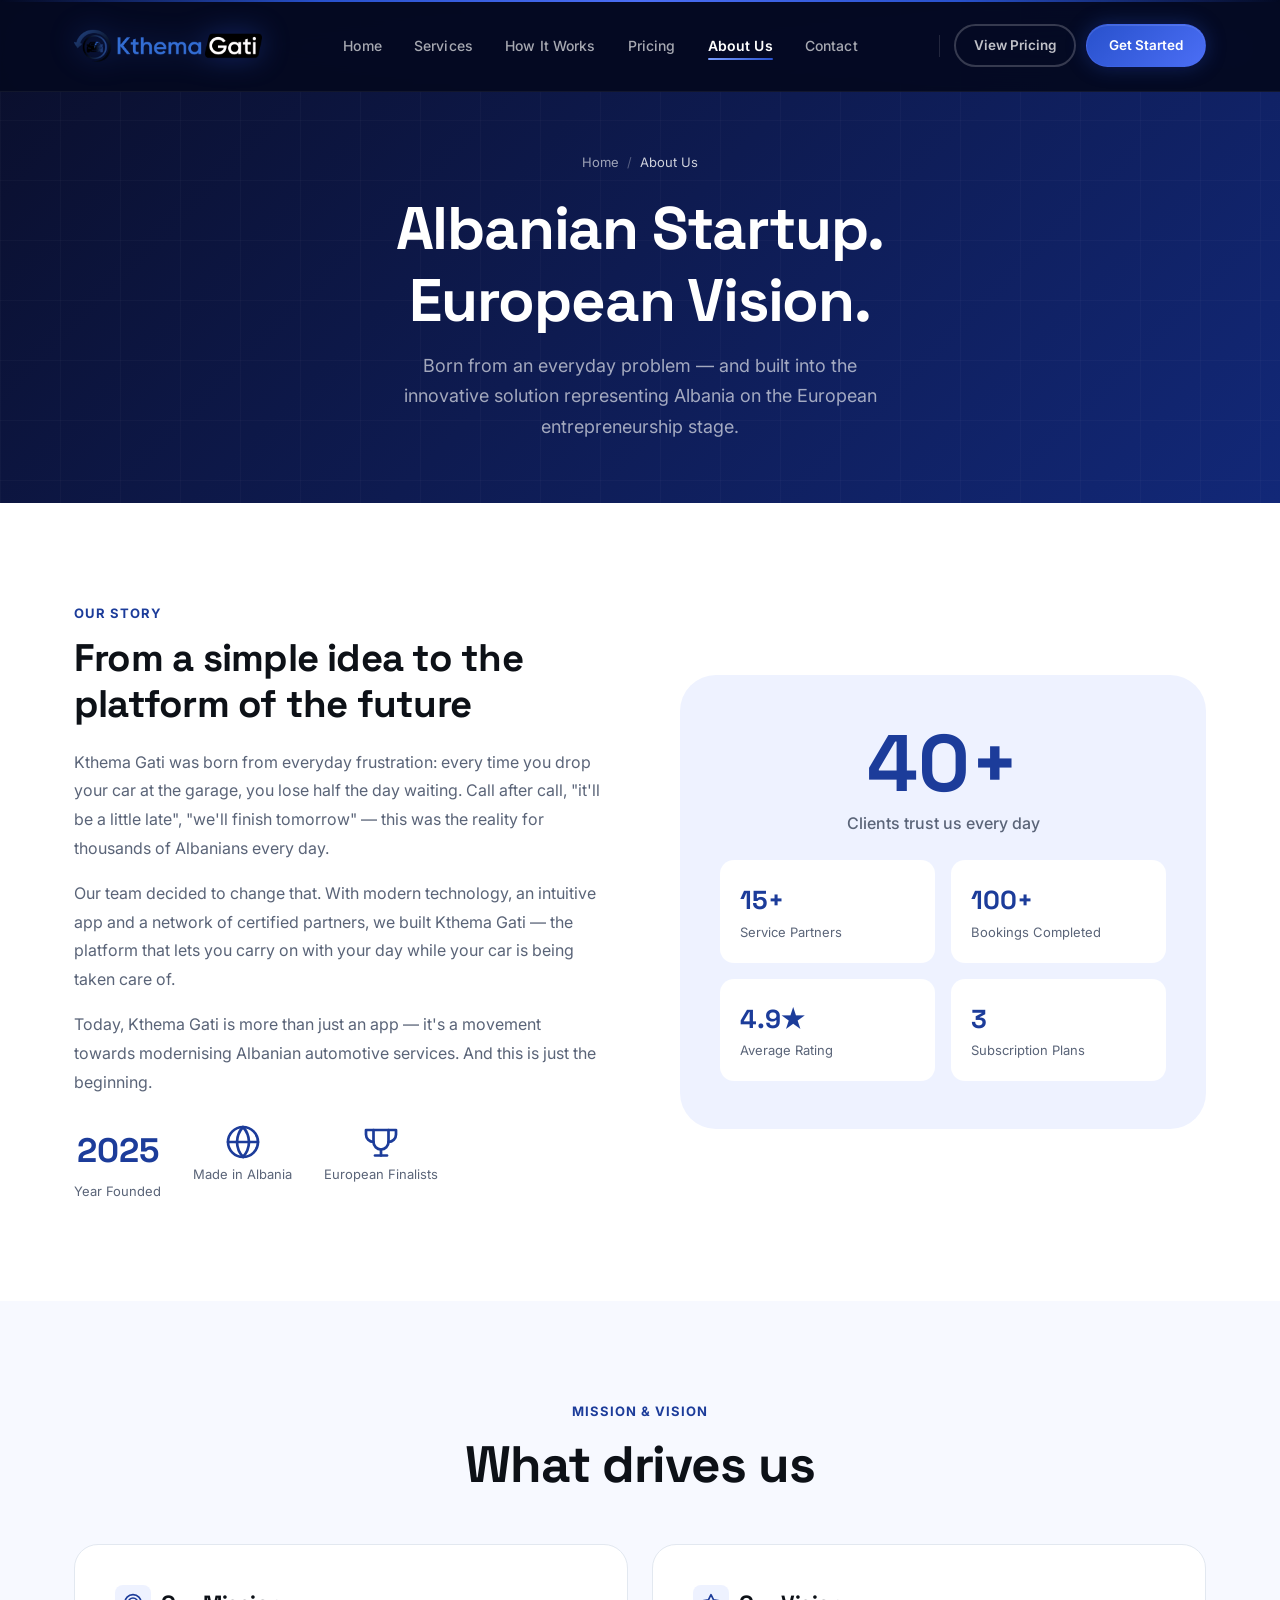
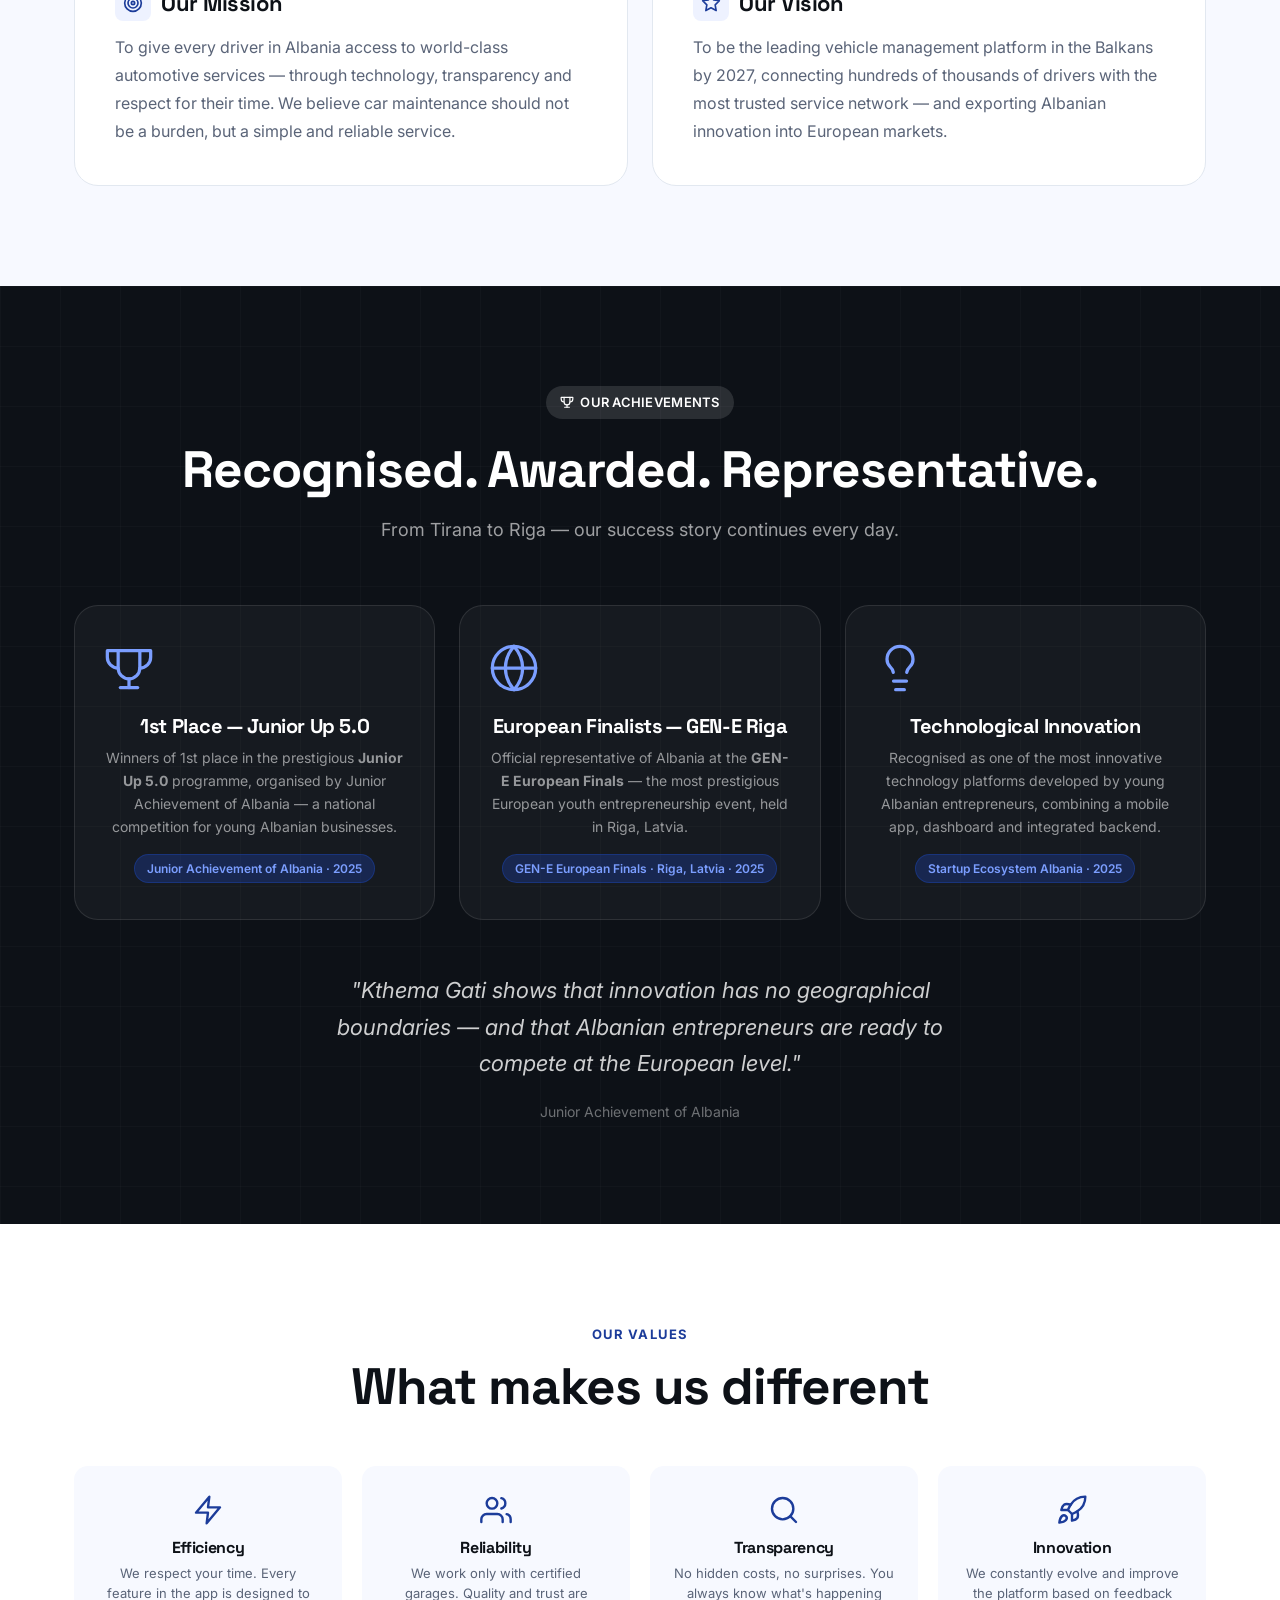
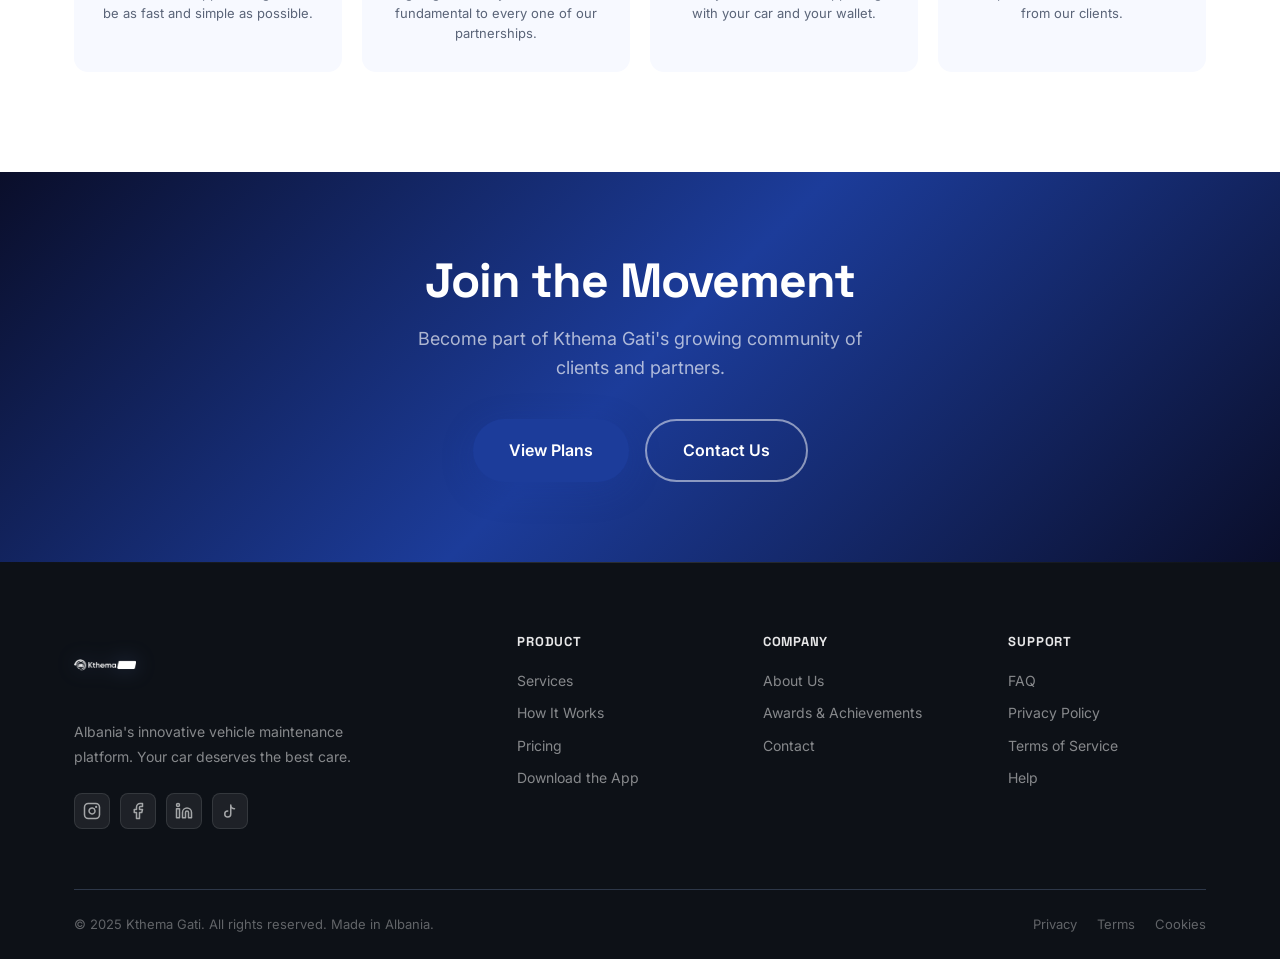
==== commit 64925171: "Update about.html" ====
--- a/about.html
+++ b/about.html
@@ -85,11 +85,11 @@
         </div>
       </div>
       <div class="story-visual fade-in delay-2">
-        <div class="big-number">500+</div>
+        <div class="big-number">40+</div>
         <p style="margin-bottom:24px;">Clients trust us every day</p>
         <div style="display:grid;grid-template-columns:1fr 1fr;gap:16px;text-align:left;">
-          <div style="background:var(--white);border-radius:var(--r);padding:20px;"><div style="font-size:26px;font-weight:800;color:var(--primary);font-family:'Space Grotesk',sans-serif;">50+</div><div style="font-size:13px;color:var(--text-muted);">Service Partners</div></div>
-          <div style="background:var(--white);border-radius:var(--r);padding:20px;"><div style="font-size:26px;font-weight:800;color:var(--primary);font-family:'Space Grotesk',sans-serif;">1200+</div><div style="font-size:13px;color:var(--text-muted);">Bookings Completed</div></div>
+          <div style="background:var(--white);border-radius:var(--r);padding:20px;"><div style="font-size:26px;font-weight:800;color:var(--primary);font-family:'Space Grotesk',sans-serif;">15+</div><div style="font-size:13px;color:var(--text-muted);">Service Partners</div></div>
+          <div style="background:var(--white);border-radius:var(--r);padding:20px;"><div style="font-size:26px;font-weight:800;color:var(--primary);font-family:'Space Grotesk',sans-serif;">100+</div><div style="font-size:13px;color:var(--text-muted);">Bookings Completed</div></div>
           <div style="background:var(--white);border-radius:var(--r);padding:20px;"><div style="font-size:26px;font-weight:800;color:var(--primary);font-family:'Space Grotesk',sans-serif;">4.9★</div><div style="font-size:13px;color:var(--text-muted);">Average Rating</div></div>
           <div style="background:var(--white);border-radius:var(--r);padding:20px;"><div style="font-size:26px;font-weight:800;color:var(--primary);font-family:'Space Grotesk',sans-serif;">3</div><div style="font-size:13px;color:var(--text-muted);">Subscription Plans</div></div>
         </div>
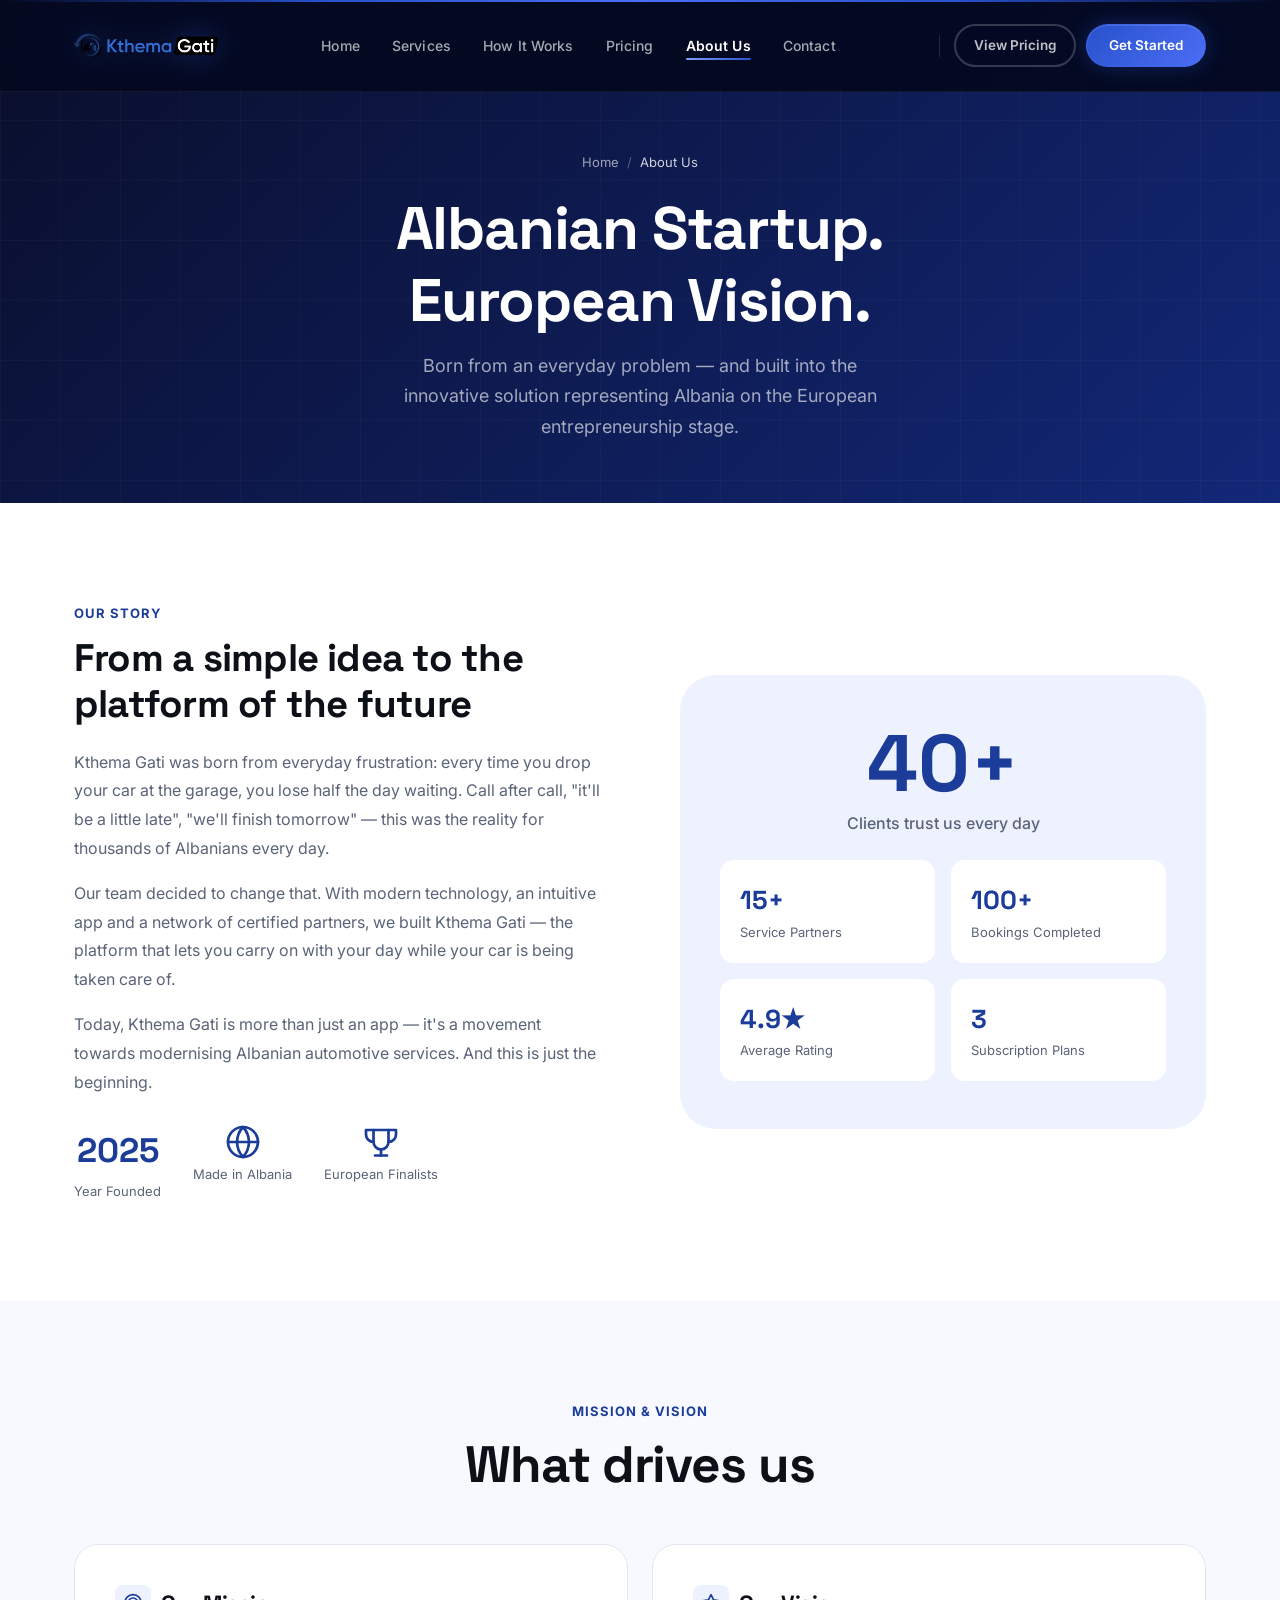
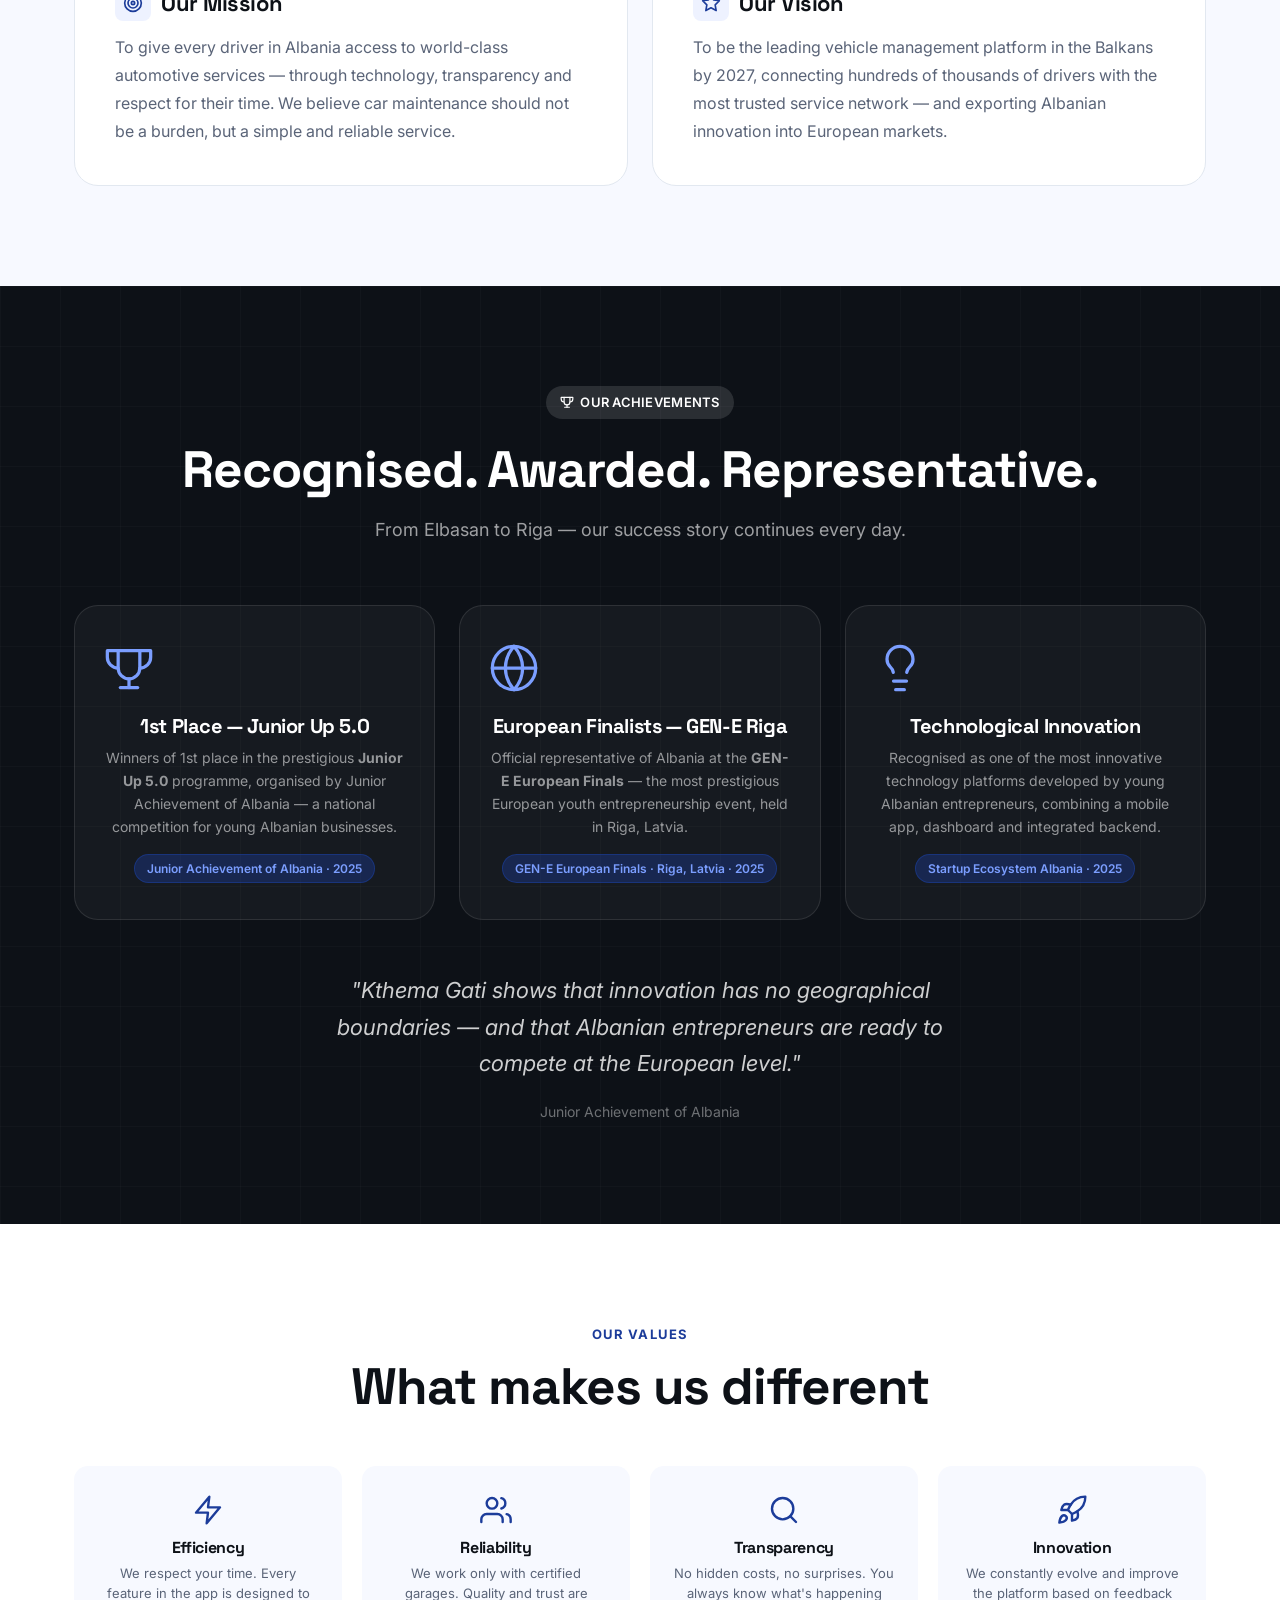
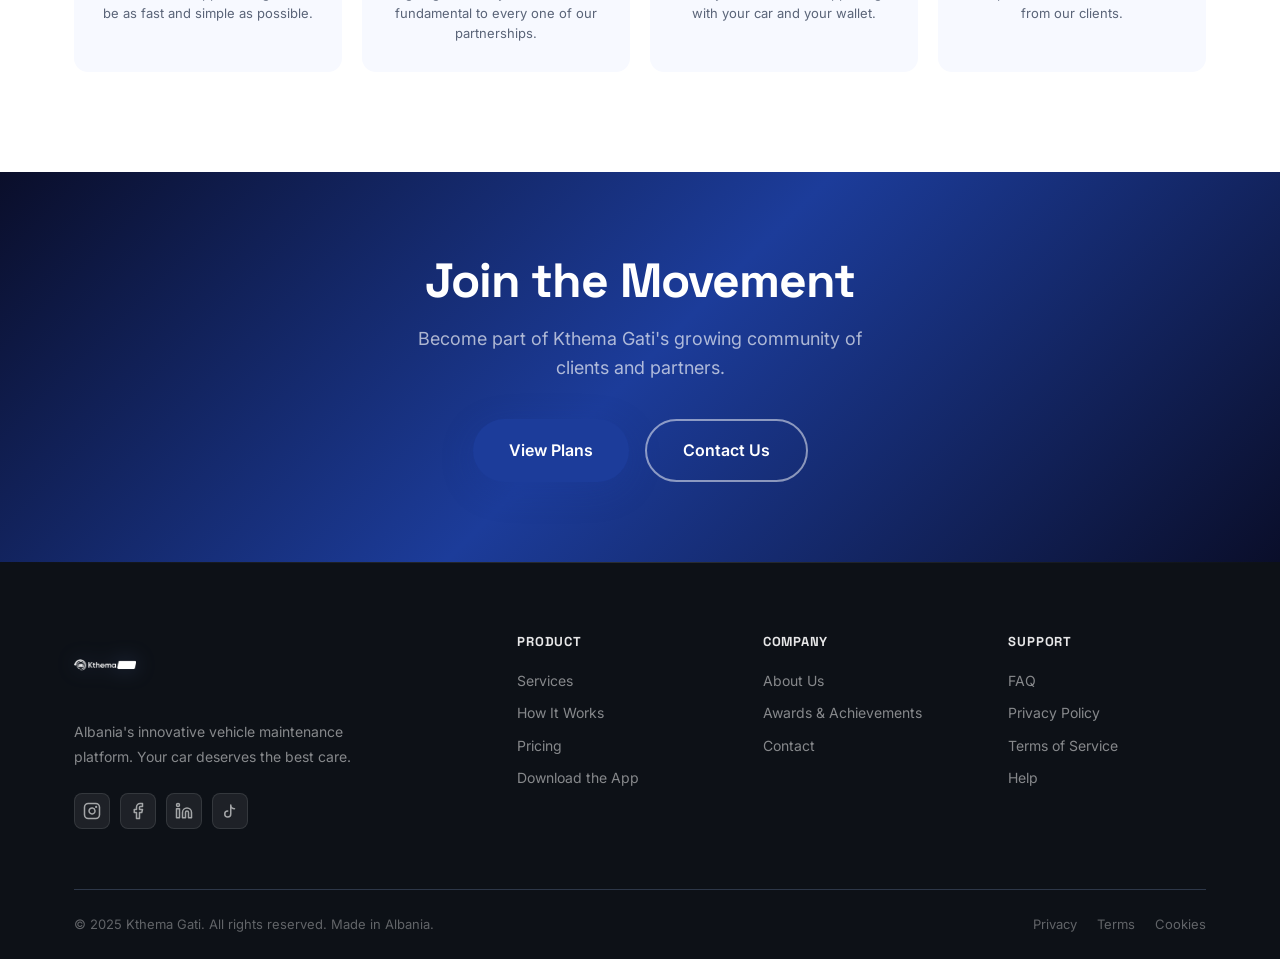
==== commit 4c9e9ca0: "Add FAQ, Privacy Policy and Terms of Service pages; fix company location Footer links to FAQ/Privacy" ====
--- a/about.html
+++ b/about.html
@@ -137,7 +137,7 @@
         Our Achievements
       </div>
       <h2 class="section-title fade-up delay-1">Recognised. Awarded. Representative.</h2>
-      <p class="fade-up delay-2" style="font-size:18px;color:rgba(255,255,255,0.6);max-width:540px;margin:0 auto;">From Tirana to Riga — our success story continues every day.</p>
+      <p class="fade-up delay-2" style="font-size:18px;color:rgba(255,255,255,0.6);max-width:540px;margin:0 auto;">From Elbasan to Riga — our success story continues every day.</p>
     </div>
     <div class="awards-grid">
       <div class="award-card fade-up delay-1">
@@ -240,11 +240,11 @@
       </div>
       <div class="footer-col"><h4>Product</h4><div class="footer-links"><a href="index.html#features">Services</a><a href="index.html#how-it-works">How It Works</a><a href="pricing.html">Pricing</a><a href="#">Download the App</a></div></div>
       <div class="footer-col"><h4>Company</h4><div class="footer-links"><a href="about.html">About Us</a><a href="#awards">Awards &amp; Achievements</a><a href="contact.html">Contact</a></div></div>
-      <div class="footer-col"><h4>Support</h4><div class="footer-links"><a href="#">FAQ</a><a href="#">Privacy Policy</a><a href="#">Terms of Service</a><a href="contact.html">Help</a></div></div>
+      <div class="footer-col"><h4>Support</h4><div class="footer-links"><a href="faq.html">FAQ</a><a href="privacy-policy.html">Privacy Policy</a><a href="terms-of-service.html">Terms of Service</a><a href="contact.html">Help</a></div></div>
     </div>
     <div class="footer-bottom">
       <p>© 2025 Kthema Gati. All rights reserved. Made in Albania.</p>
-      <div class="footer-bottom-links"><a href="#">Privacy</a><a href="#">Terms</a><a href="#">Cookies</a></div>
+      <div class="footer-bottom-links"><a href="privacy-policy.html">Privacy</a><a href="terms-of-service.html">Terms</a><a href="privacy-policy.html#cookies">Cookies</a></div>
     </div>
   </div>
 </footer>
--- a/css/styles.css
+++ b/css/styles.css
@@ -264,7 +264,7 @@
 .nav-logo:hover { opacity: 0.88; transform: scale(0.98); }
 
 .nav-logo img {
-  height: 188px;
+  height: 144px;
   width: auto;
   object-fit: contain;
   display: block;
@@ -2156,6 +2156,124 @@
 .breadcrumb span { color: rgba(255,255,255,0.3); }
 
 /* ============================================================
+   LEGAL PAGES (FAQ, Privacy Policy, Terms of Service)
+   ============================================================ */
+.legal-section { background: var(--white); padding: var(--section-v) 0; }
+
+.legal-updated {
+  display: inline-flex;
+  align-items: center;
+  gap: 6px;
+  padding: 6px 14px;
+  background: var(--blue-tint);
+  color: var(--primary);
+  font-size: 13px;
+  font-weight: 600;
+  border-radius: var(--r-full);
+  margin-bottom: 32px;
+}
+
+.legal-content { max-width: 800px; margin: 0 auto; }
+
+.legal-content h2 {
+  font-size: clamp(22px, 2.6vw, 28px);
+  font-weight: 800;
+  color: var(--dark);
+  margin: 48px 0 16px;
+}
+
+.legal-content h2:first-child { margin-top: 0; }
+
+.legal-content h3 {
+  font-size: 17px;
+  font-weight: 700;
+  color: var(--dark);
+  margin: 24px 0 10px;
+}
+
+.legal-content p {
+  font-size: 15.5px;
+  color: var(--text-muted);
+  line-height: 1.8;
+  margin-bottom: 14px;
+}
+
+.legal-content ul {
+  list-style: disc;
+  padding-left: 22px;
+  margin: 0 0 16px;
+}
+
+.legal-content li {
+  font-size: 15.5px;
+  color: var(--text-muted);
+  line-height: 1.8;
+  margin-bottom: 8px;
+}
+
+.legal-content a { color: var(--primary); font-weight: 600; }
+.legal-content a:hover { text-decoration: underline; }
+
+.legal-content strong { color: var(--dark); }
+
+.legal-note {
+  background: var(--blue-tint);
+  border: 1px solid rgba(28,60,154,0.15);
+  border-radius: var(--r);
+  padding: 16px 20px;
+  font-size: 14px;
+  color: var(--primary-dark);
+  line-height: 1.7;
+  margin: 0 0 20px;
+}
+
+/* ---- FAQ accordion ---- */
+.faq-category { margin-bottom: 44px; }
+.faq-category:last-child { margin-bottom: 0; }
+
+.faq-category-title {
+  font-size: 13px;
+  font-weight: 700;
+  text-transform: uppercase;
+  letter-spacing: 0.06em;
+  color: var(--primary);
+  margin-bottom: 16px;
+}
+
+.faq-list { display: flex; flex-direction: column; gap: 14px; }
+
+.faq-item {
+  background: var(--off-white);
+  border: 1px solid var(--border);
+  border-radius: var(--r);
+  padding: 22px 24px;
+  cursor: pointer;
+}
+
+.faq-item summary {
+  font-size: 15.5px;
+  font-weight: 600;
+  color: var(--dark);
+  list-style: none;
+  display: flex;
+  justify-content: space-between;
+  align-items: center;
+  gap: 12px;
+}
+
+.faq-item summary::-webkit-details-marker { display: none; }
+
+.faq-item summary svg { flex-shrink: 0; transition: transform var(--t) var(--ease); color: var(--primary); }
+.faq-item[open] summary svg { transform: rotate(45deg); }
+
+.faq-item p {
+  margin-top: 14px;
+  font-size: 14.5px;
+  color: var(--text-muted);
+  line-height: 1.75;
+}
+
+/* ============================================================
    FOOTER
    ============================================================ */
 .footer {
@@ -2340,8 +2458,13 @@
 @media (max-width: 768px) {
   :root { --section-v: 56px; }
 
-  .nav-links, .nav-cta .btn:first-child { display: none; }
+  .nav-links,
+  .nav-divider,
+  .nav-cta .btn-outline-white,
+  .nav-cta .btn-primary { display: none; }
   .hamburger { display: flex; }
+
+  .nav-logo img { height: 120px; }
 
   .hero-title { font-size: 38px; }
   .features-grid { grid-template-columns: 1fr; }
